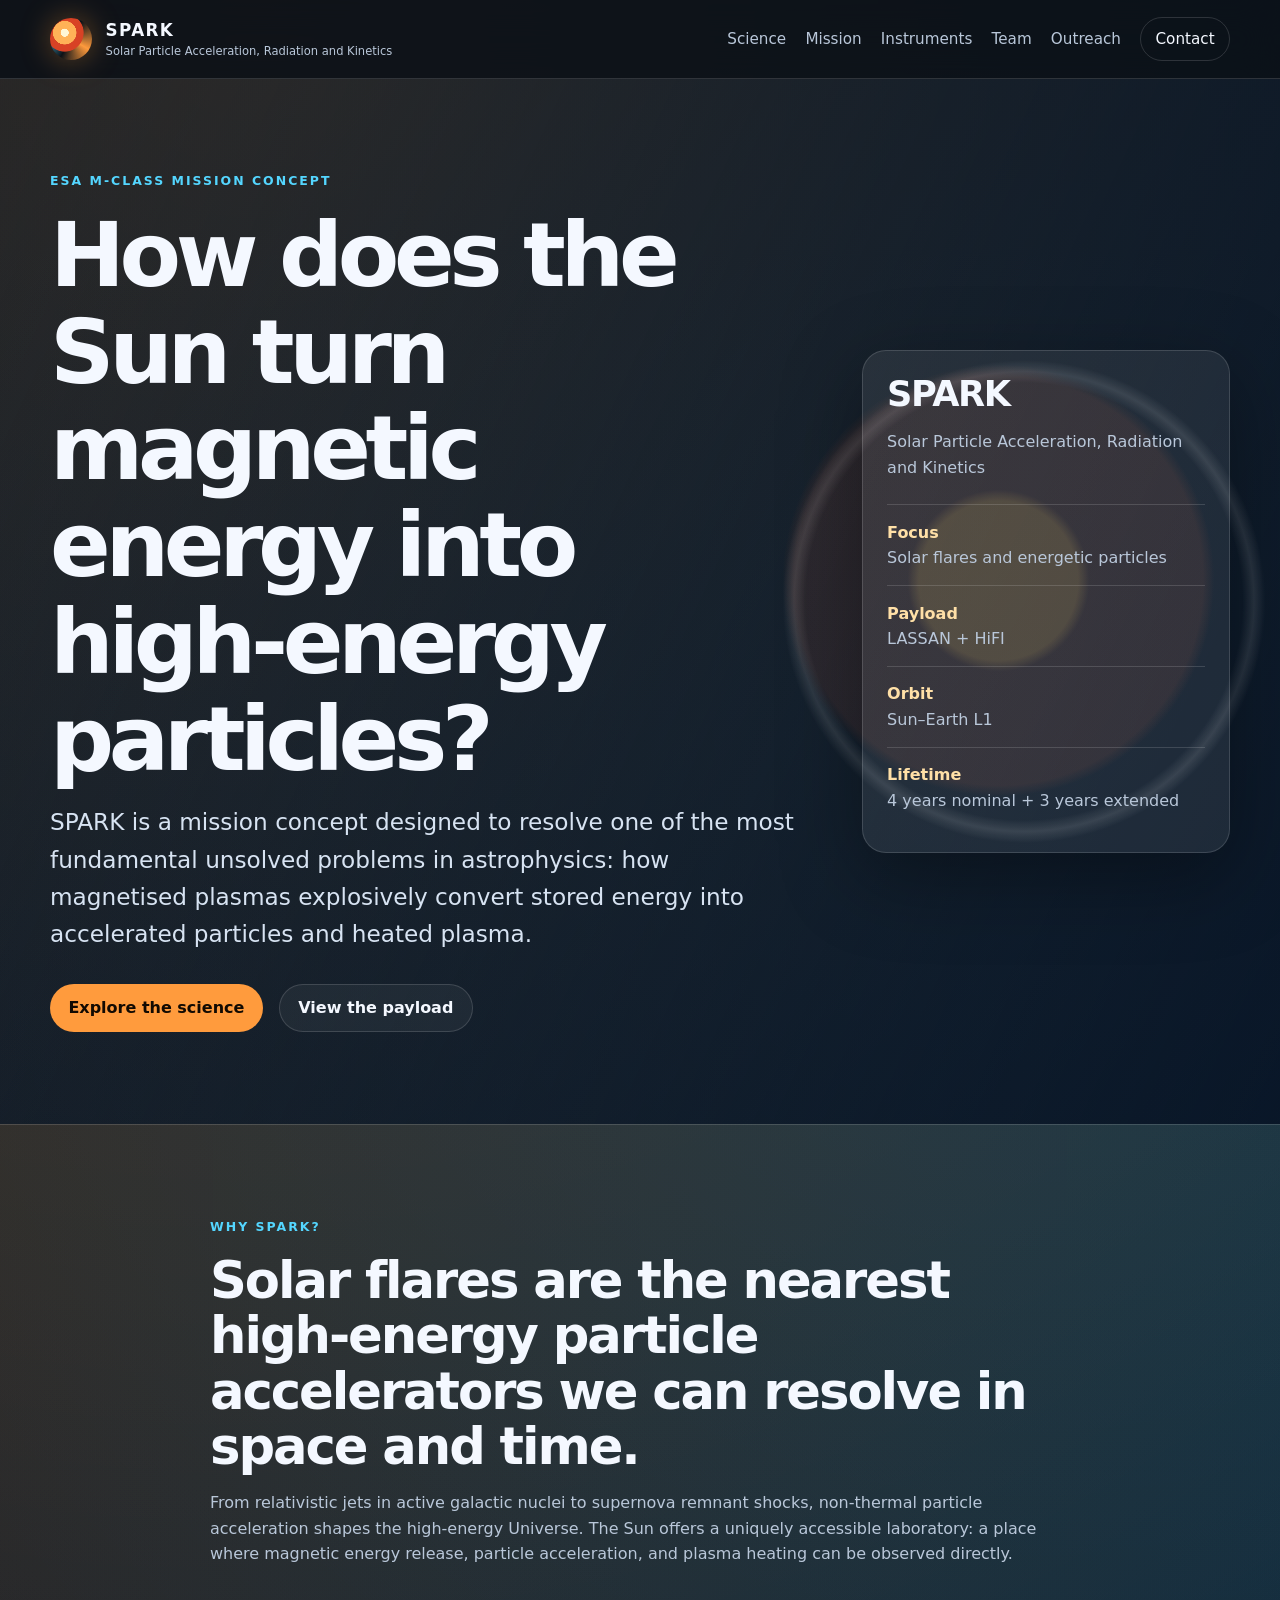
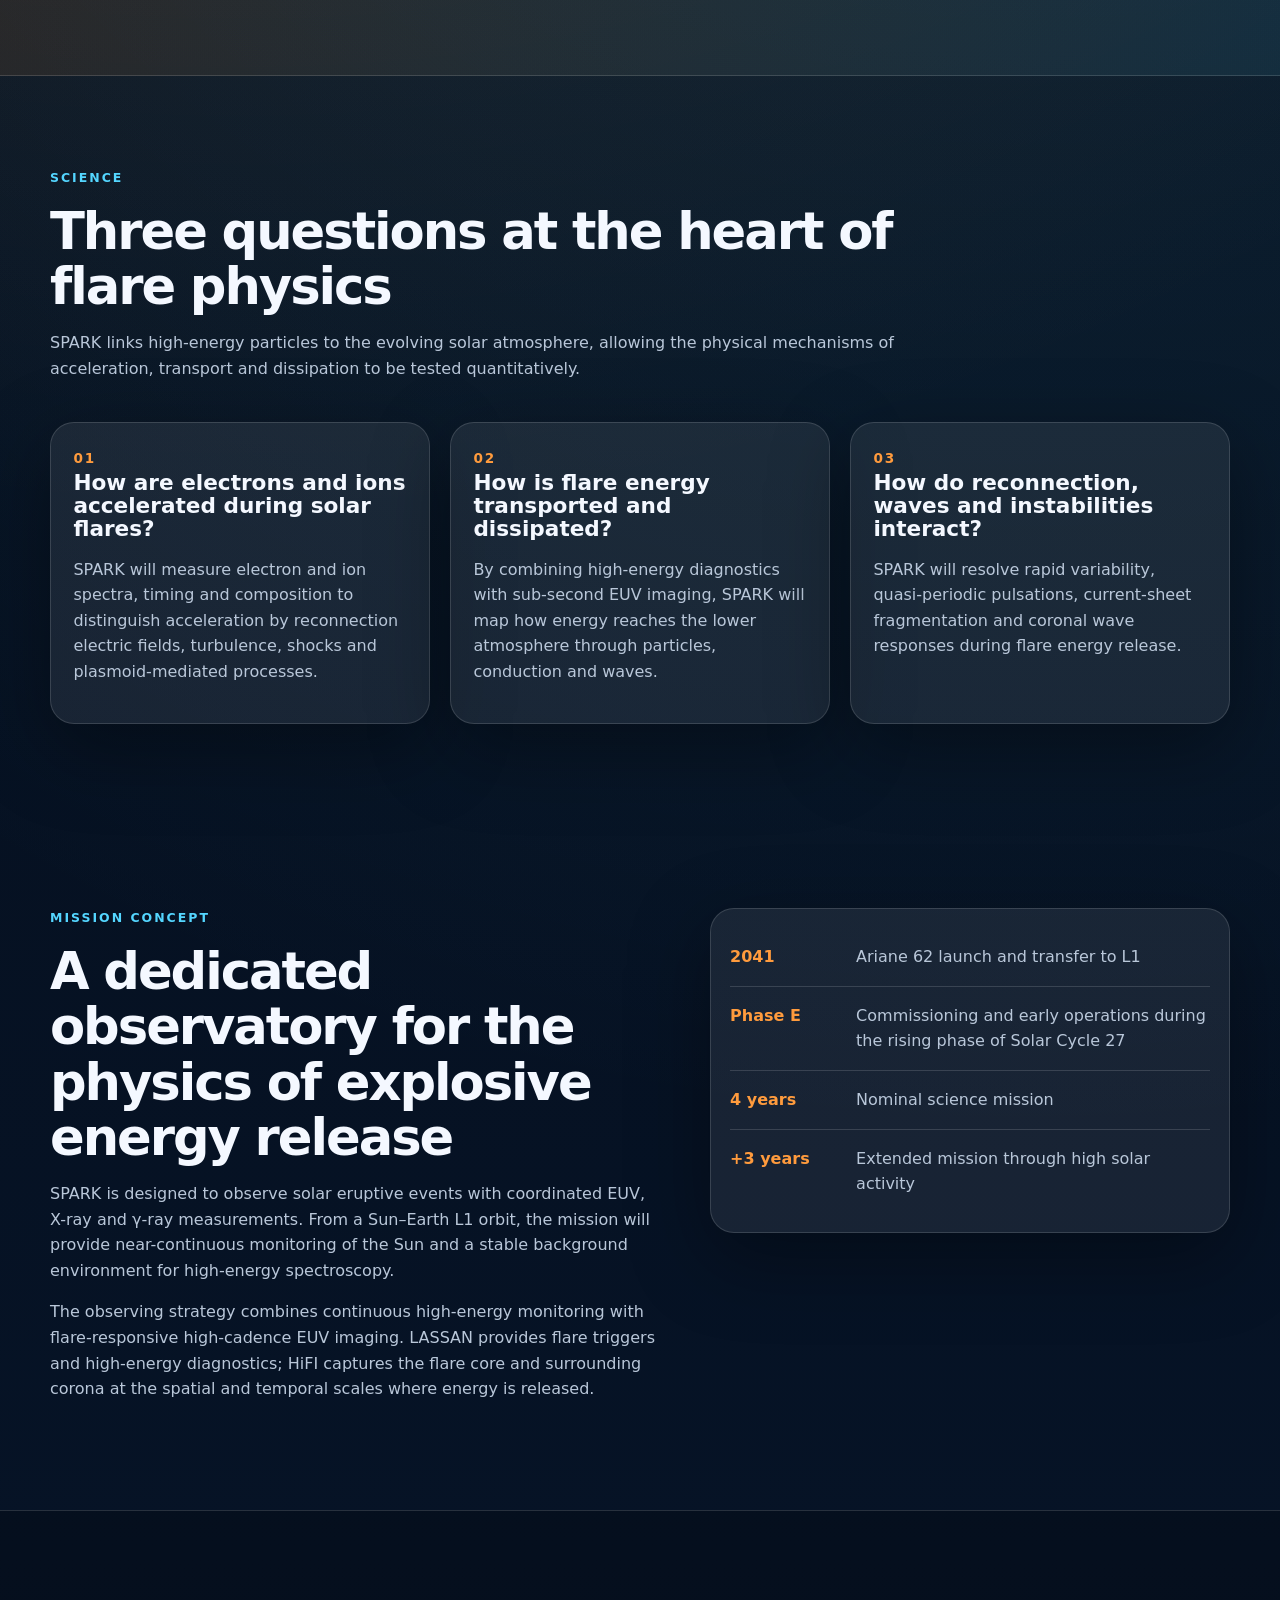
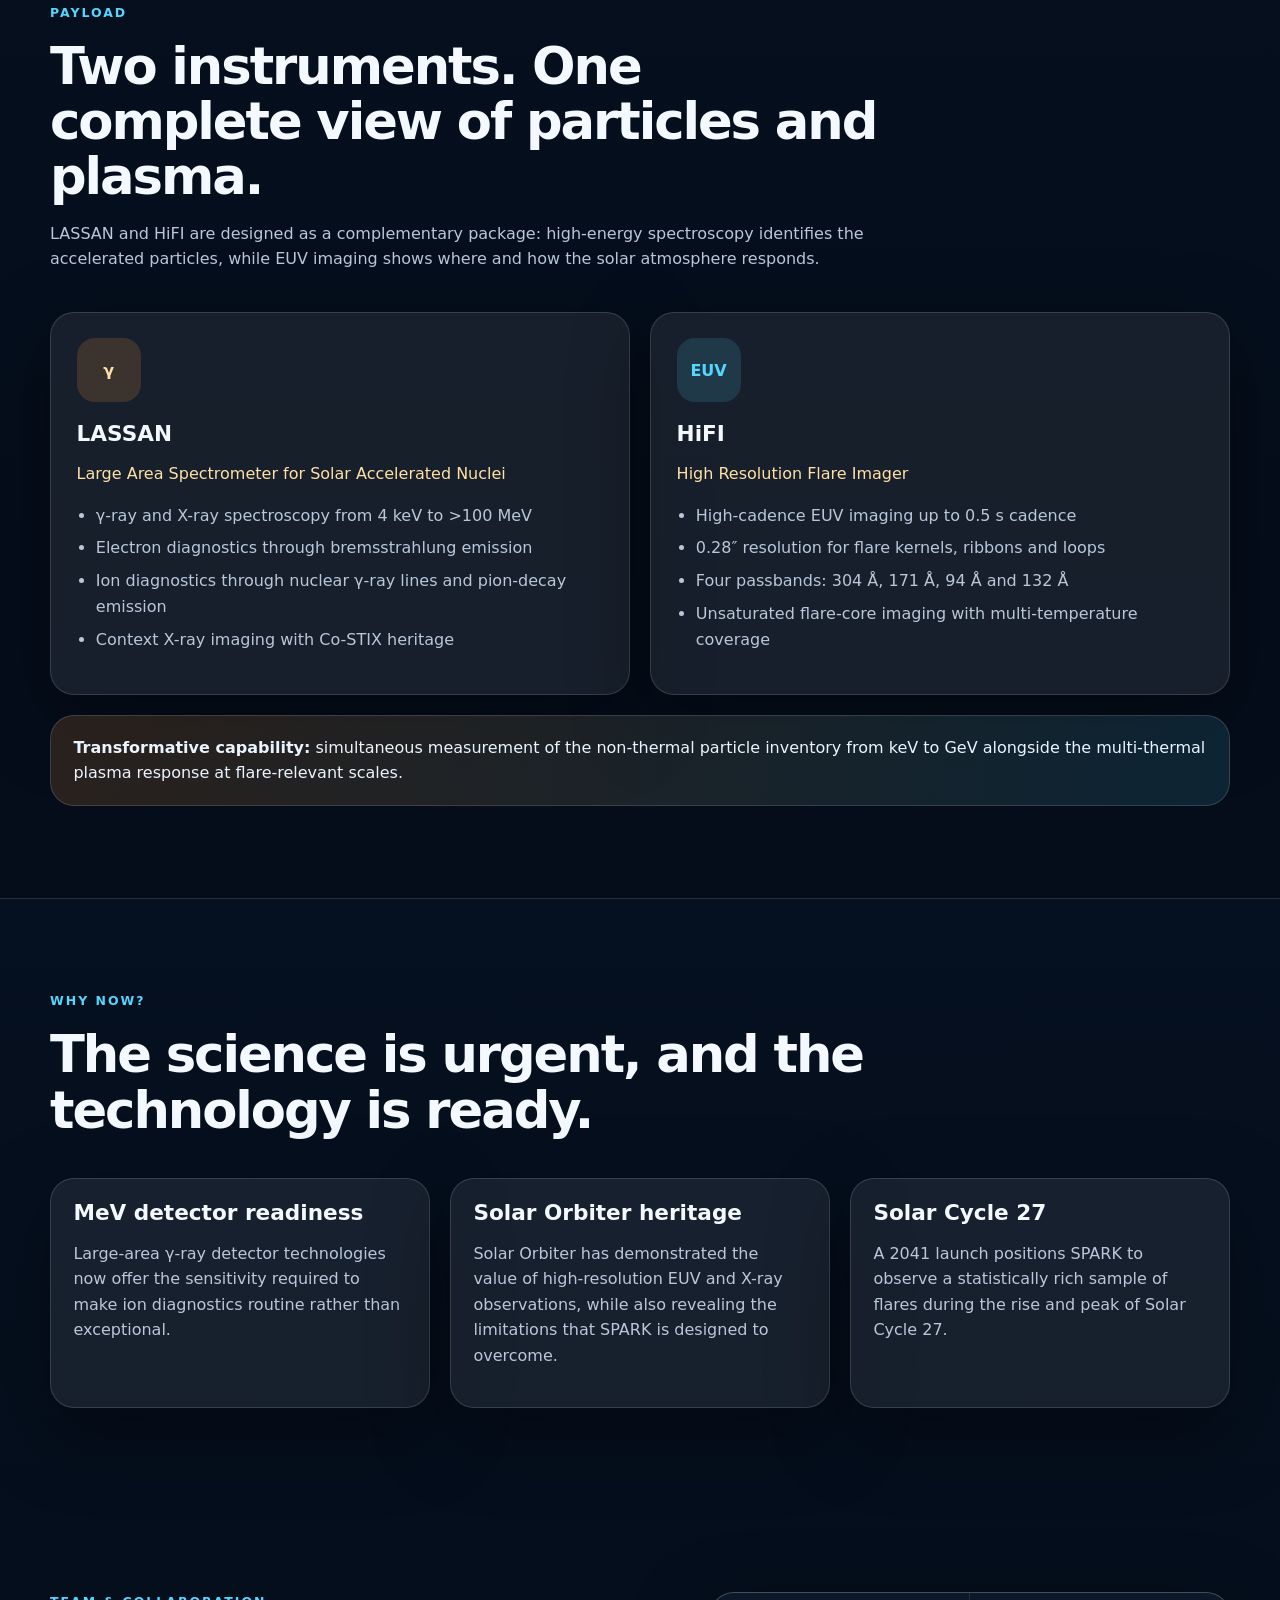
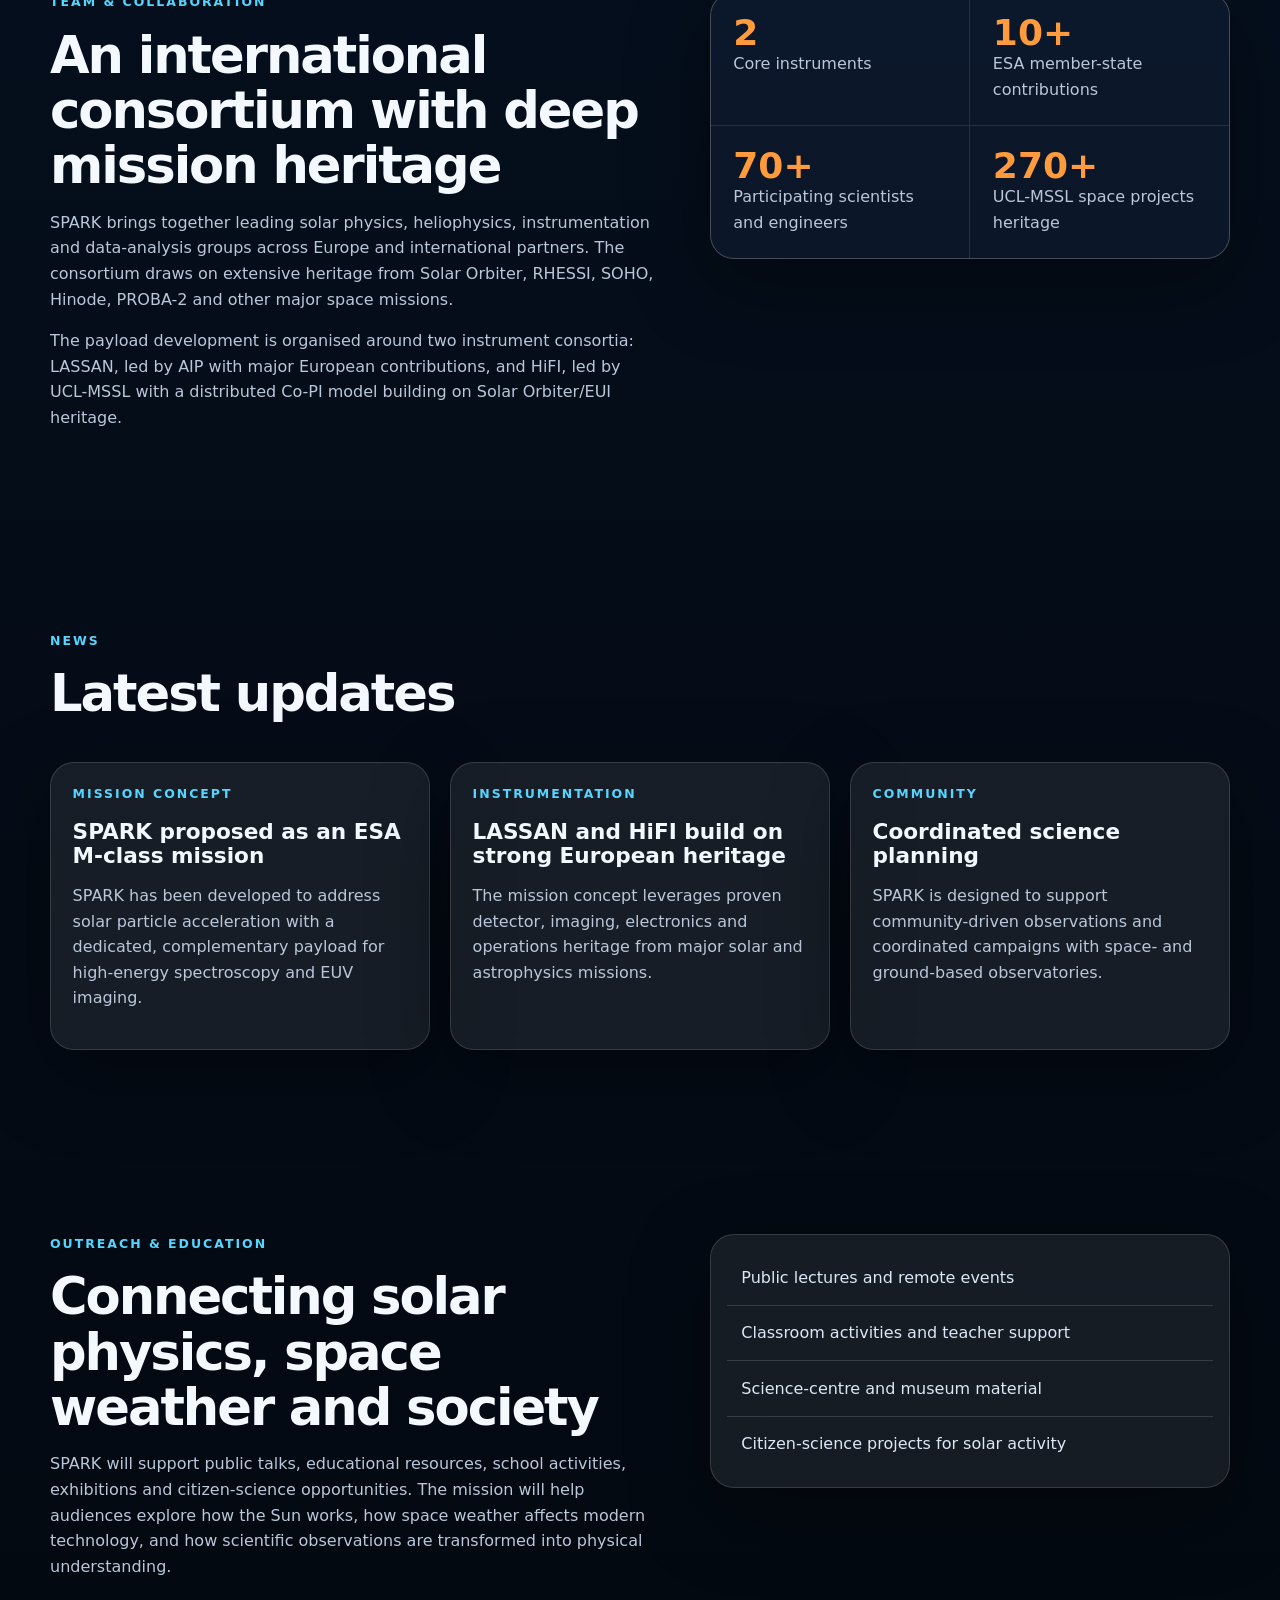
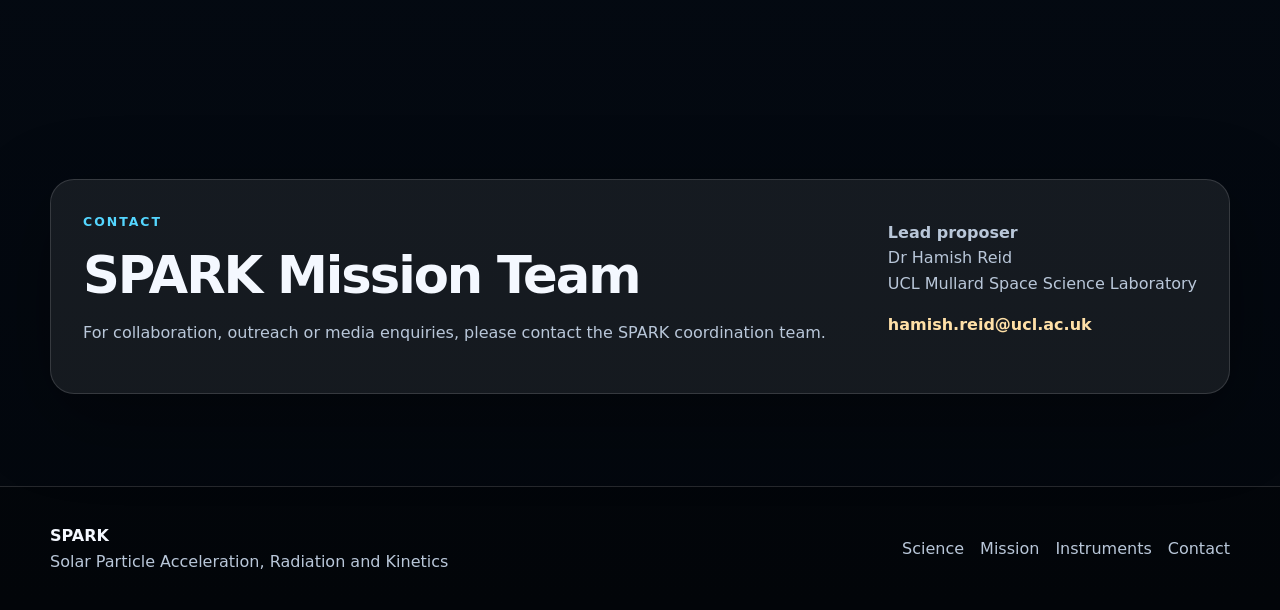
==== index.html @ aa3e8c15 "Add files via upload" ====
<!doctype html>
<html lang="en">
<head>
  <meta charset="utf-8" />
  <meta name="viewport" content="width=device-width, initial-scale=1" />
  <meta name="description" content="SPARK — Solar Particle Acceleration, Radiation and Kinetics: an ESA M-class mission concept to understand particle acceleration in solar flares." />
  <meta name="theme-color" content="#061326" />

  <meta property="og:title" content="SPARK Mission" />
  <meta property="og:description" content="How does the Sun turn magnetic energy into high-energy particles?" />
  <meta property="og:type" content="website" />
  <meta property="og:image" content="assets/spark-og.svg" />

  <title>SPARK Mission | Solar Particle Acceleration, Radiation and Kinetics</title>
  <link rel="icon" href="assets/favicon.svg" type="image/svg+xml" />
  <link rel="stylesheet" href="styles.css" />
</head>
<body>
  <a class="skip-link" href="#main">Skip to content</a>

  <header class="site-header" id="top">
    <nav class="nav" aria-label="Primary navigation">
      <a class="brand" href="#home" aria-label="SPARK home">
        <span class="brand-mark" aria-hidden="true"></span>
        <span>
          <strong>SPARK</strong>
          <small>Solar Particle Acceleration, Radiation and Kinetics</small>
        </span>
      </a>
      <button class="nav-toggle" type="button" aria-label="Toggle navigation" aria-expanded="false">
        <span></span><span></span><span></span>
      </button>
      <div class="nav-links">
        <a href="#science">Science</a>
        <a href="#mission">Mission</a>
        <a href="#instruments">Instruments</a>
        <a href="#team">Team</a>
        <a href="#outreach">Outreach</a>
        <a class="nav-cta" href="#contact">Contact</a>
      </div>
    </nav>
  </header>

  <main id="main">
    <section class="hero section" id="home">
      <div class="hero-bg" aria-hidden="true"></div>
      <div class="container hero-grid">
        <div class="hero-content reveal">
          <p class="eyebrow">ESA M-class mission concept</p>
          <h1>How does the Sun turn magnetic energy into high-energy particles?</h1>
          <p class="lead">SPARK is a mission concept designed to resolve one of the most fundamental unsolved problems in astrophysics: how magnetised plasmas explosively convert stored energy into accelerated particles and heated plasma.</p>
          <div class="button-row">
            <a class="button primary" href="#science">Explore the science</a>
            <a class="button secondary" href="#instruments">View the payload</a>
          </div>
        </div>
        <aside class="mission-card reveal" aria-label="Mission summary">
          <h2>SPARK</h2>
          <p>Solar Particle Acceleration, Radiation and Kinetics</p>
          <dl>
            <div><dt>Focus</dt><dd>Solar flares and energetic particles</dd></div>
            <div><dt>Payload</dt><dd>LASSAN + HiFI</dd></div>
            <div><dt>Orbit</dt><dd>Sun–Earth L1</dd></div>
            <div><dt>Lifetime</dt><dd>4 years nominal + 3 years extended</dd></div>
          </dl>
        </aside>
      </div>
    </section>

    <section class="section intro-band">
      <div class="container narrow reveal">
        <p class="section-kicker">Why SPARK?</p>
        <h2>Solar flares are the nearest high-energy particle accelerators we can resolve in space and time.</h2>
        <p>From relativistic jets in active galactic nuclei to supernova remnant shocks, non-thermal particle acceleration shapes the high-energy Universe. The Sun offers a uniquely accessible laboratory: a place where magnetic energy release, particle acceleration, and plasma heating can be observed directly.</p>
      </div>
    </section>

    <section class="section" id="science">
      <div class="container">
        <div class="section-heading reveal">
          <p class="section-kicker">Science</p>
          <h2>Three questions at the heart of flare physics</h2>
          <p>SPARK links high-energy particles to the evolving solar atmosphere, allowing the physical mechanisms of acceleration, transport and dissipation to be tested quantitatively.</p>
        </div>
        <div class="cards three">
          <article class="card reveal">
            <span class="card-number">01</span>
            <h3>How are electrons and ions accelerated during solar flares?</h3>
            <p>SPARK will measure electron and ion spectra, timing and composition to distinguish acceleration by reconnection electric fields, turbulence, shocks and plasmoid-mediated processes.</p>
          </article>
          <article class="card reveal">
            <span class="card-number">02</span>
            <h3>How is flare energy transported and dissipated?</h3>
            <p>By combining high-energy diagnostics with sub-second EUV imaging, SPARK will map how energy reaches the lower atmosphere through particles, conduction and waves.</p>
          </article>
          <article class="card reveal">
            <span class="card-number">03</span>
            <h3>How do reconnection, waves and instabilities interact?</h3>
            <p>SPARK will resolve rapid variability, quasi-periodic pulsations, current-sheet fragmentation and coronal wave responses during flare energy release.</p>
          </article>
        </div>
      </div>
    </section>

    <section class="section split-section" id="mission">
      <div class="container split">
        <div class="reveal">
          <p class="section-kicker">Mission concept</p>
          <h2>A dedicated observatory for the physics of explosive energy release</h2>
          <p>SPARK is designed to observe solar eruptive events with coordinated EUV, X-ray and γ-ray measurements. From a Sun–Earth L1 orbit, the mission will provide near-continuous monitoring of the Sun and a stable background environment for high-energy spectroscopy.</p>
          <p>The observing strategy combines continuous high-energy monitoring with flare-responsive high-cadence EUV imaging. LASSAN provides flare triggers and high-energy diagnostics; HiFI captures the flare core and surrounding corona at the spatial and temporal scales where energy is released.</p>
        </div>
        <div class="timeline reveal" aria-label="Mission timeline">
          <div><span>2041</span><p>Ariane 62 launch and transfer to L1</p></div>
          <div><span>Phase E</span><p>Commissioning and early operations during the rising phase of Solar Cycle 27</p></div>
          <div><span>4 years</span><p>Nominal science mission</p></div>
          <div><span>+3 years</span><p>Extended mission through high solar activity</p></div>
        </div>
      </div>
    </section>

    <section class="section dark-panel" id="instruments">
      <div class="container">
        <div class="section-heading reveal">
          <p class="section-kicker">Payload</p>
          <h2>Two instruments. One complete view of particles and plasma.</h2>
          <p>LASSAN and HiFI are designed as a complementary package: high-energy spectroscopy identifies the accelerated particles, while EUV imaging shows where and how the solar atmosphere responds.</p>
        </div>
        <div class="instrument-grid">
          <article class="instrument reveal">
            <div class="instrument-icon gamma" aria-hidden="true">γ</div>
            <h3>LASSAN</h3>
            <p class="instrument-subtitle">Large Area Spectrometer for Solar Accelerated Nuclei</p>
            <ul>
              <li>γ-ray and X-ray spectroscopy from 4 keV to &gt;100 MeV</li>
              <li>Electron diagnostics through bremsstrahlung emission</li>
              <li>Ion diagnostics through nuclear γ-ray lines and pion-decay emission</li>
              <li>Context X-ray imaging with Co-STIX heritage</li>
            </ul>
          </article>
          <article class="instrument reveal">
            <div class="instrument-icon euv" aria-hidden="true">EUV</div>
            <h3>HiFI</h3>
            <p class="instrument-subtitle">High Resolution Flare Imager</p>
            <ul>
              <li>High-cadence EUV imaging up to 0.5 s cadence</li>
              <li>0.28″ resolution for flare kernels, ribbons and loops</li>
              <li>Four passbands: 304 Å, 171 Å, 94 Å and 132 Å</li>
              <li>Unsaturated flare-core imaging with multi-temperature coverage</li>
            </ul>
          </article>
        </div>
        <div class="capability-banner reveal">
          <strong>Transformative capability:</strong> simultaneous measurement of the non-thermal particle inventory from keV to GeV alongside the multi-thermal plasma response at flare-relevant scales.
        </div>
      </div>
    </section>

    <section class="section" id="why-now">
      <div class="container">
        <div class="section-heading reveal">
          <p class="section-kicker">Why now?</p>
          <h2>The science is urgent, and the technology is ready.</h2>
        </div>
        <div class="cards three">
          <article class="card reveal">
            <h3>MeV detector readiness</h3>
            <p>Large-area γ-ray detector technologies now offer the sensitivity required to make ion diagnostics routine rather than exceptional.</p>
          </article>
          <article class="card reveal">
            <h3>Solar Orbiter heritage</h3>
            <p>Solar Orbiter has demonstrated the value of high-resolution EUV and X-ray observations, while also revealing the limitations that SPARK is designed to overcome.</p>
          </article>
          <article class="card reveal">
            <h3>Solar Cycle 27</h3>
            <p>A 2041 launch positions SPARK to observe a statistically rich sample of flares during the rise and peak of Solar Cycle 27.</p>
          </article>
        </div>
      </div>
    </section>

    <section class="section team-section" id="team">
      <div class="container split">
        <div class="reveal">
          <p class="section-kicker">Team & collaboration</p>
          <h2>An international consortium with deep mission heritage</h2>
          <p>SPARK brings together leading solar physics, heliophysics, instrumentation and data-analysis groups across Europe and international partners. The consortium draws on extensive heritage from Solar Orbiter, RHESSI, SOHO, Hinode, PROBA-2 and other major space missions.</p>
          <p>The payload development is organised around two instrument consortia: LASSAN, led by AIP with major European contributions, and HiFI, led by UCL-MSSL with a distributed Co-PI model building on Solar Orbiter/EUI heritage.</p>
        </div>
        <div class="stats reveal">
          <div><strong>2</strong><span>Core instruments</span></div>
          <div><strong>10+</strong><span>ESA member-state contributions</span></div>
          <div><strong>70+</strong><span>Participating scientists and engineers</span></div>
          <div><strong>270+</strong><span>UCL-MSSL space projects heritage</span></div>
        </div>
      </div>
    </section>

    <section class="section" id="news">
      <div class="container">
        <div class="section-heading reveal">
          <p class="section-kicker">News</p>
          <h2>Latest updates</h2>
        </div>
        <div class="news-grid">
          <article class="news-card reveal">
            <p class="date">Mission concept</p>
            <h3>SPARK proposed as an ESA M-class mission</h3>
            <p>SPARK has been developed to address solar particle acceleration with a dedicated, complementary payload for high-energy spectroscopy and EUV imaging.</p>
          </article>
          <article class="news-card reveal">
            <p class="date">Instrumentation</p>
            <h3>LASSAN and HiFI build on strong European heritage</h3>
            <p>The mission concept leverages proven detector, imaging, electronics and operations heritage from major solar and astrophysics missions.</p>
          </article>
          <article class="news-card reveal">
            <p class="date">Community</p>
            <h3>Coordinated science planning</h3>
            <p>SPARK is designed to support community-driven observations and coordinated campaigns with space- and ground-based observatories.</p>
          </article>
        </div>
      </div>
    </section>

    <section class="section outreach-section" id="outreach">
      <div class="container split">
        <div class="reveal">
          <p class="section-kicker">Outreach & education</p>
          <h2>Connecting solar physics, space weather and society</h2>
          <p>SPARK will support public talks, educational resources, school activities, exhibitions and citizen-science opportunities. The mission will help audiences explore how the Sun works, how space weather affects modern technology, and how scientific observations are transformed into physical understanding.</p>
        </div>
        <div class="outreach-list reveal">
          <div>Public lectures and remote events</div>
          <div>Classroom activities and teacher support</div>
          <div>Science-centre and museum material</div>
          <div>Citizen-science projects for solar activity</div>
        </div>
      </div>
    </section>

    <section class="section contact-section" id="contact">
      <div class="container contact-card reveal">
        <div>
          <p class="section-kicker">Contact</p>
          <h2>SPARK Mission Team</h2>
          <p>For collaboration, outreach or media enquiries, please contact the SPARK coordination team.</p>
        </div>
        <div class="contact-details">
          <p><strong>Lead proposer</strong><br />Dr Hamish Reid<br />UCL Mullard Space Science Laboratory</p>
          <p><a href="mailto:hamish.reid@ucl.ac.uk">hamish.reid@ucl.ac.uk</a></p>
        </div>
      </div>
    </section>
  </main>

  <footer class="site-footer">
    <div class="container footer-grid">
      <div>
        <strong>SPARK</strong>
        <p>Solar Particle Acceleration, Radiation and Kinetics</p>
      </div>
      <div class="footer-links">
        <a href="#science">Science</a>
        <a href="#mission">Mission</a>
        <a href="#instruments">Instruments</a>
        <a href="#contact">Contact</a>
      </div>
    </div>
  </footer>

  <script src="script.js"></script>
</body>
</html>
---- styles.css ----
:root {
  --bg: #061326;
  --bg-2: #091b33;
  --panel: rgba(255, 255, 255, 0.075);
  --panel-strong: rgba(255, 255, 255, 0.12);
  --text: #f4f8ff;
  --muted: #b9c7d9;
  --line: rgba(255, 255, 255, 0.14);
  --accent: #ff9b3d;
  --accent-2: #54d6ff;
  --accent-3: #ffe0a7;
  --max: 1180px;
  --radius: 24px;
  --shadow: 0 24px 80px rgba(0, 0, 0, 0.35);
}

* { box-sizing: border-box; }
html { scroll-behavior: smooth; }
body {
  margin: 0;
  font-family: Inter, ui-sans-serif, system-ui, -apple-system, BlinkMacSystemFont, "Segoe UI", sans-serif;
  color: var(--text);
  background:
    radial-gradient(circle at 20% 0%, rgba(255, 155, 61, 0.18), transparent 30%),
    radial-gradient(circle at 80% 10%, rgba(84, 214, 255, 0.14), transparent 32%),
    linear-gradient(180deg, #050b15 0%, var(--bg) 45%, #03070d 100%);
  line-height: 1.6;
}

a { color: inherit; text-decoration: none; }
a:hover { color: var(--accent-3); }

.skip-link {
  position: absolute;
  left: -999px;
  top: 10px;
  background: var(--accent);
  color: #111;
  padding: 0.75rem 1rem;
  border-radius: 999px;
  z-index: 1000;
}
.skip-link:focus { left: 10px; }

.container {
  width: min(var(--max), calc(100% - 40px));
  margin-inline: auto;
}
.narrow { max-width: 860px; }

.site-header {
  position: sticky;
  top: 0;
  z-index: 100;
  backdrop-filter: blur(18px);
  background: rgba(5, 11, 21, 0.76);
  border-bottom: 1px solid var(--line);
}
.nav {
  width: min(var(--max), calc(100% - 32px));
  margin-inline: auto;
  min-height: 78px;
  display: flex;
  align-items: center;
  justify-content: space-between;
  gap: 1.5rem;
}
.brand { display: inline-flex; align-items: center; gap: 0.85rem; }
.brand strong { display: block; letter-spacing: 0.08em; font-size: 1.05rem; }
.brand small { display: block; color: var(--muted); font-size: 0.72rem; margin-top: -0.1rem; }
.brand-mark {
  width: 42px;
  height: 42px;
  border-radius: 50%;
  background:
    radial-gradient(circle at 35% 35%, #fff7d6 0 10%, #ffb257 11% 30%, #d84225 31% 48%, transparent 50%),
    conic-gradient(from 120deg, var(--accent), transparent, var(--accent-2), transparent, var(--accent));
  box-shadow: 0 0 30px rgba(255, 155, 61, 0.35);
}
.nav-links { display: flex; align-items: center; gap: 1.2rem; color: var(--muted); font-size: 0.95rem; }
.nav-cta { color: var(--text); border: 1px solid var(--line); padding: 0.55rem 0.9rem; border-radius: 999px; }
.nav-toggle { display: none; background: none; border: 0; padding: 0.5rem; }
.nav-toggle span { display: block; width: 24px; height: 2px; background: var(--text); margin: 5px 0; }

.section { padding: 92px 0; position: relative; }
.hero { min-height: calc(100vh - 78px); display: grid; align-items: center; overflow: hidden; }
.hero-bg {
  position: absolute;
  inset: 0;
  background:
    radial-gradient(circle at 78% 48%, rgba(255, 177, 78, 0.24) 0 7%, rgba(255, 107, 61, 0.1) 8% 18%, transparent 19%),
    radial-gradient(circle at 80% 50%, transparent 0 19%, rgba(255,255,255,0.12) 20%, transparent 21%),
    linear-gradient(115deg, rgba(6,19,38,0.2), rgba(6,19,38,0.9));
  opacity: 0.9;
}
.hero-grid { display: grid; grid-template-columns: 1.35fr 0.65fr; gap: 3rem; align-items: center; position: relative; }
.eyebrow, .section-kicker, .date {
  color: var(--accent-2);
  text-transform: uppercase;
  letter-spacing: 0.16em;
  font-weight: 800;
  font-size: 0.78rem;
}
h1, h2, h3 { line-height: 1.08; margin: 0 0 1rem; }
h1 { font-size: clamp(3rem, 7vw, 6.8rem); letter-spacing: -0.06em; max-width: 950px; }
h2 { font-size: clamp(2rem, 4vw, 4rem); letter-spacing: -0.04em; }
h3 { font-size: 1.35rem; }
p { color: var(--muted); margin: 0 0 1rem; }
.lead { font-size: clamp(1.15rem, 2vw, 1.45rem); max-width: 760px; color: #d7e3f2; }
.button-row { display: flex; gap: 1rem; flex-wrap: wrap; margin-top: 2rem; }
.button { display: inline-flex; align-items: center; justify-content: center; min-height: 48px; padding: 0 1.15rem; border-radius: 999px; font-weight: 800; }
.button.primary { background: var(--accent); color: #120a02; }
.button.secondary { border: 1px solid var(--line); background: rgba(255,255,255,0.05); }

.mission-card, .card, .instrument, .news-card, .contact-card, .timeline, .stats, .outreach-list {
  background: var(--panel);
  border: 1px solid var(--line);
  border-radius: var(--radius);
  box-shadow: var(--shadow);
}
.mission-card { padding: 1.5rem; }
.mission-card h2 { font-size: 2.2rem; }
.mission-card dl { margin: 1.5rem 0 0; }
.mission-card div { border-top: 1px solid var(--line); padding: 0.9rem 0; }
.mission-card dt { color: var(--accent-3); font-weight: 800; }
.mission-card dd { margin: 0; color: var(--muted); }

.intro-band { background: linear-gradient(90deg, rgba(255,155,61,0.09), rgba(84,214,255,0.08)); border-block: 1px solid var(--line); }
.section-heading { max-width: 850px; margin-bottom: 2.5rem; }
.cards { display: grid; gap: 1.25rem; }
.cards.three { grid-template-columns: repeat(3, 1fr); }
.card { padding: 1.4rem; }
.card-number { color: var(--accent); font-weight: 900; font-size: 0.85rem; letter-spacing: 0.14em; }

.split { display: grid; grid-template-columns: 1fr 0.85fr; gap: 3rem; align-items: start; }
.timeline { padding: 1.2rem; }
.timeline div { display: grid; grid-template-columns: 110px 1fr; gap: 1rem; padding: 1rem 0; border-bottom: 1px solid var(--line); }
.timeline div:last-child { border-bottom: 0; }
.timeline span { color: var(--accent); font-weight: 900; }
.timeline p { margin: 0; }

.dark-panel { background: rgba(0,0,0,0.22); border-block: 1px solid var(--line); }
.instrument-grid { display: grid; grid-template-columns: repeat(2, 1fr); gap: 1.25rem; }
.instrument { padding: 1.6rem; }
.instrument-icon { width: 64px; height: 64px; display: grid; place-items: center; border-radius: 18px; margin-bottom: 1.2rem; font-weight: 900; }
.instrument-icon.gamma { background: rgba(255,155,61,0.16); color: var(--accent-3); }
.instrument-icon.euv { background: rgba(84,214,255,0.14); color: var(--accent-2); }
.instrument-subtitle { color: var(--accent-3); }
ul { color: var(--muted); padding-left: 1.2rem; }
li { margin: 0.45rem 0; }
.capability-banner { margin-top: 1.25rem; padding: 1.2rem 1.4rem; background: linear-gradient(90deg, rgba(255,155,61,0.15), rgba(84,214,255,0.12)); border: 1px solid var(--line); border-radius: var(--radius); color: #eaf4ff; }

.stats { display: grid; grid-template-columns: repeat(2, 1fr); gap: 1px; overflow: hidden; background: var(--line); }
.stats div { background: rgba(6,19,38,0.82); padding: 1.4rem; }
.stats strong { display: block; font-size: 2.25rem; color: var(--accent); line-height: 1; }
.stats span { color: var(--muted); }
.news-grid { display: grid; grid-template-columns: repeat(3, 1fr); gap: 1.25rem; }
.news-card { padding: 1.35rem; }
.outreach-list { padding: 1rem; }
.outreach-list div { padding: 0.9rem; border-bottom: 1px solid var(--line); color: #dbe8f7; }
.outreach-list div:last-child { border-bottom: 0; }
.contact-card { padding: 2rem; display: grid; grid-template-columns: 1fr auto; gap: 2rem; align-items: center; }
.contact-details a { color: var(--accent-3); font-weight: 800; }

.site-footer { padding: 36px 0; border-top: 1px solid var(--line); background: rgba(0,0,0,0.3); }
.footer-grid { display: flex; justify-content: space-between; gap: 1rem; align-items: center; }
.footer-links { display: flex; gap: 1rem; color: var(--muted); flex-wrap: wrap; }
.footer-grid p { margin: 0; }

.reveal { opacity: 0; transform: translateY(18px); transition: opacity 700ms ease, transform 700ms ease; }
.reveal.visible { opacity: 1; transform: translateY(0); }

@media (prefers-reduced-motion: reduce) {
  html { scroll-behavior: auto; }
  .reveal { opacity: 1; transform: none; transition: none; }
}

@media (max-width: 900px) {
  .nav-toggle { display: block; }
  .nav-links {
    position: absolute;
    inset: 78px 16px auto;
    display: none;
    flex-direction: column;
    align-items: stretch;
    padding: 1rem;
    background: rgba(5, 11, 21, 0.96);
    border: 1px solid var(--line);
    border-radius: 18px;
  }
  .nav-links.open { display: flex; }
  .hero-grid, .split, .contact-card { grid-template-columns: 1fr; }
  .cards.three, .instrument-grid, .news-grid { grid-template-columns: 1fr; }
  .section { padding: 70px 0; }
  .footer-grid { flex-direction: column; align-items: flex-start; }
}

@media (max-width: 560px) {
  .container { width: min(var(--max), calc(100% - 28px)); }
  .brand small { display: none; }
  .timeline div { grid-template-columns: 1fr; gap: 0.25rem; }
  .stats { grid-template-columns: 1fr; }
  h1 { font-size: 3rem; }
}
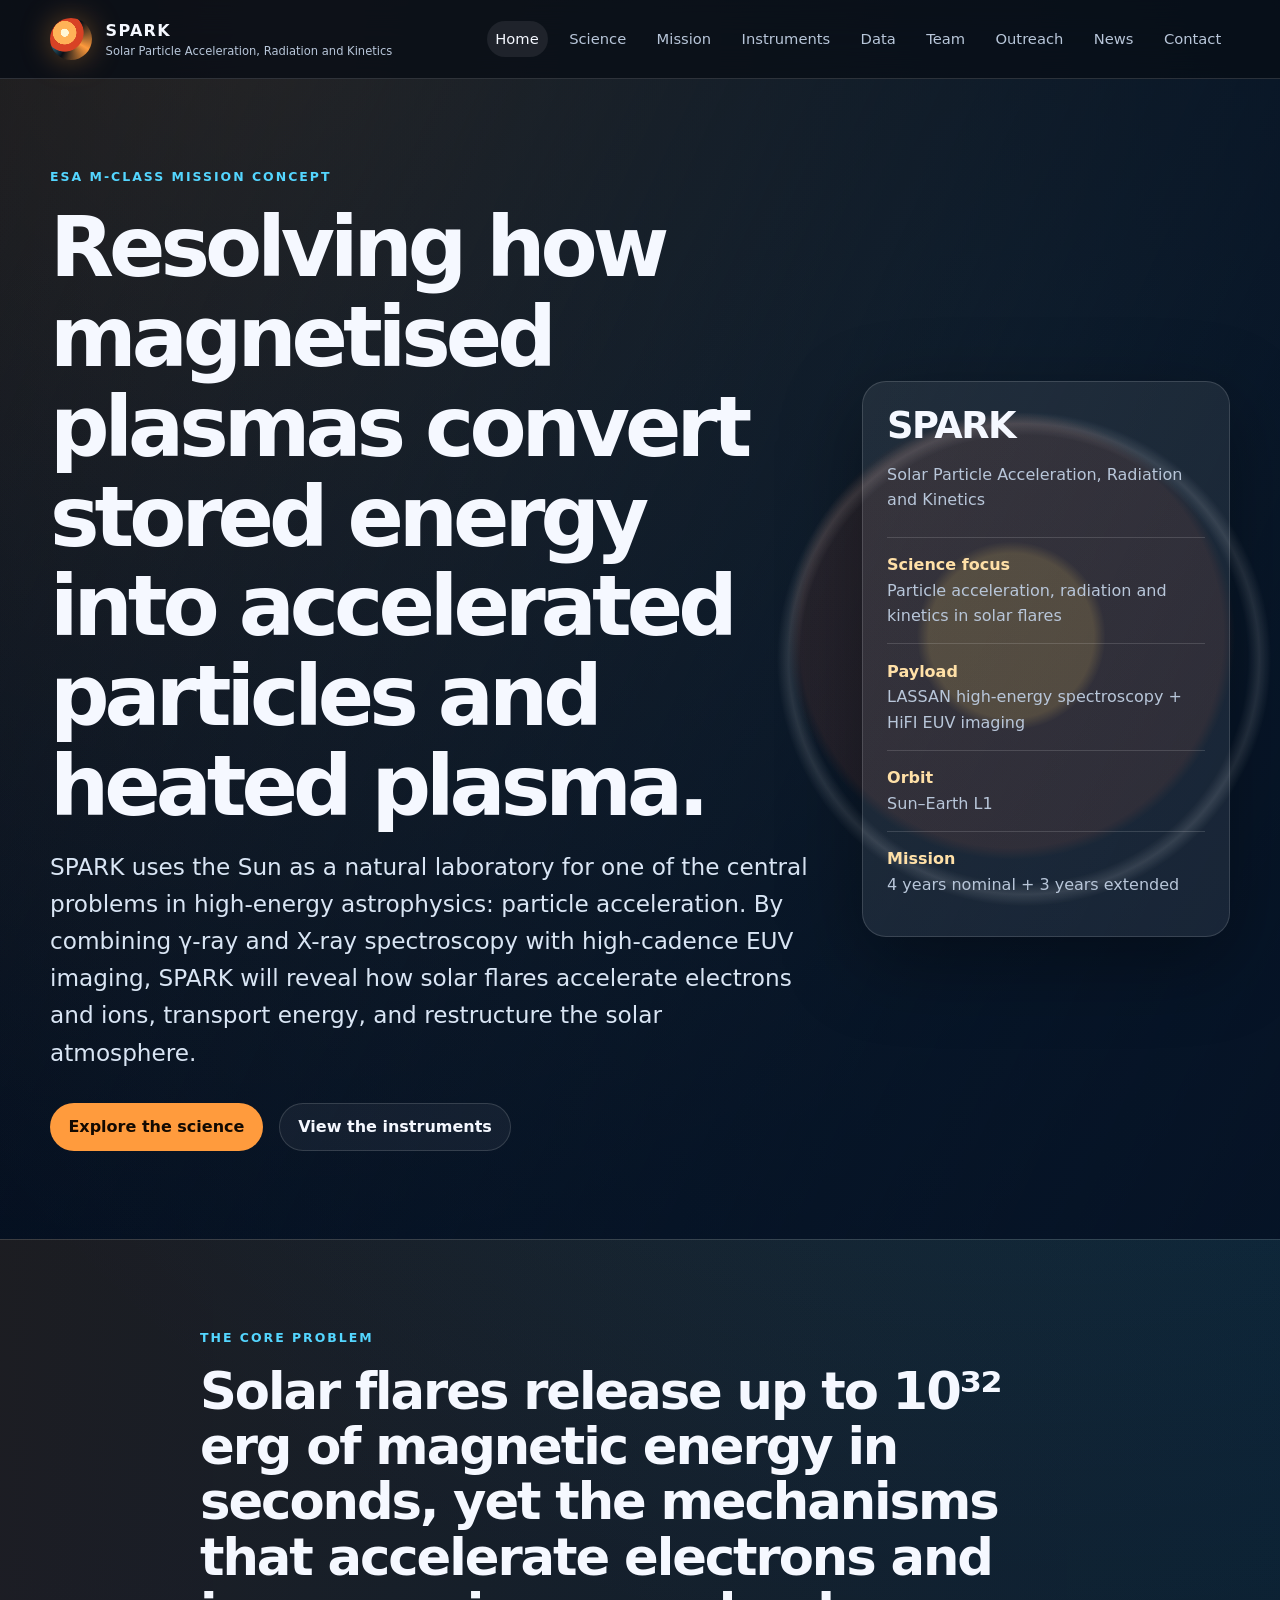
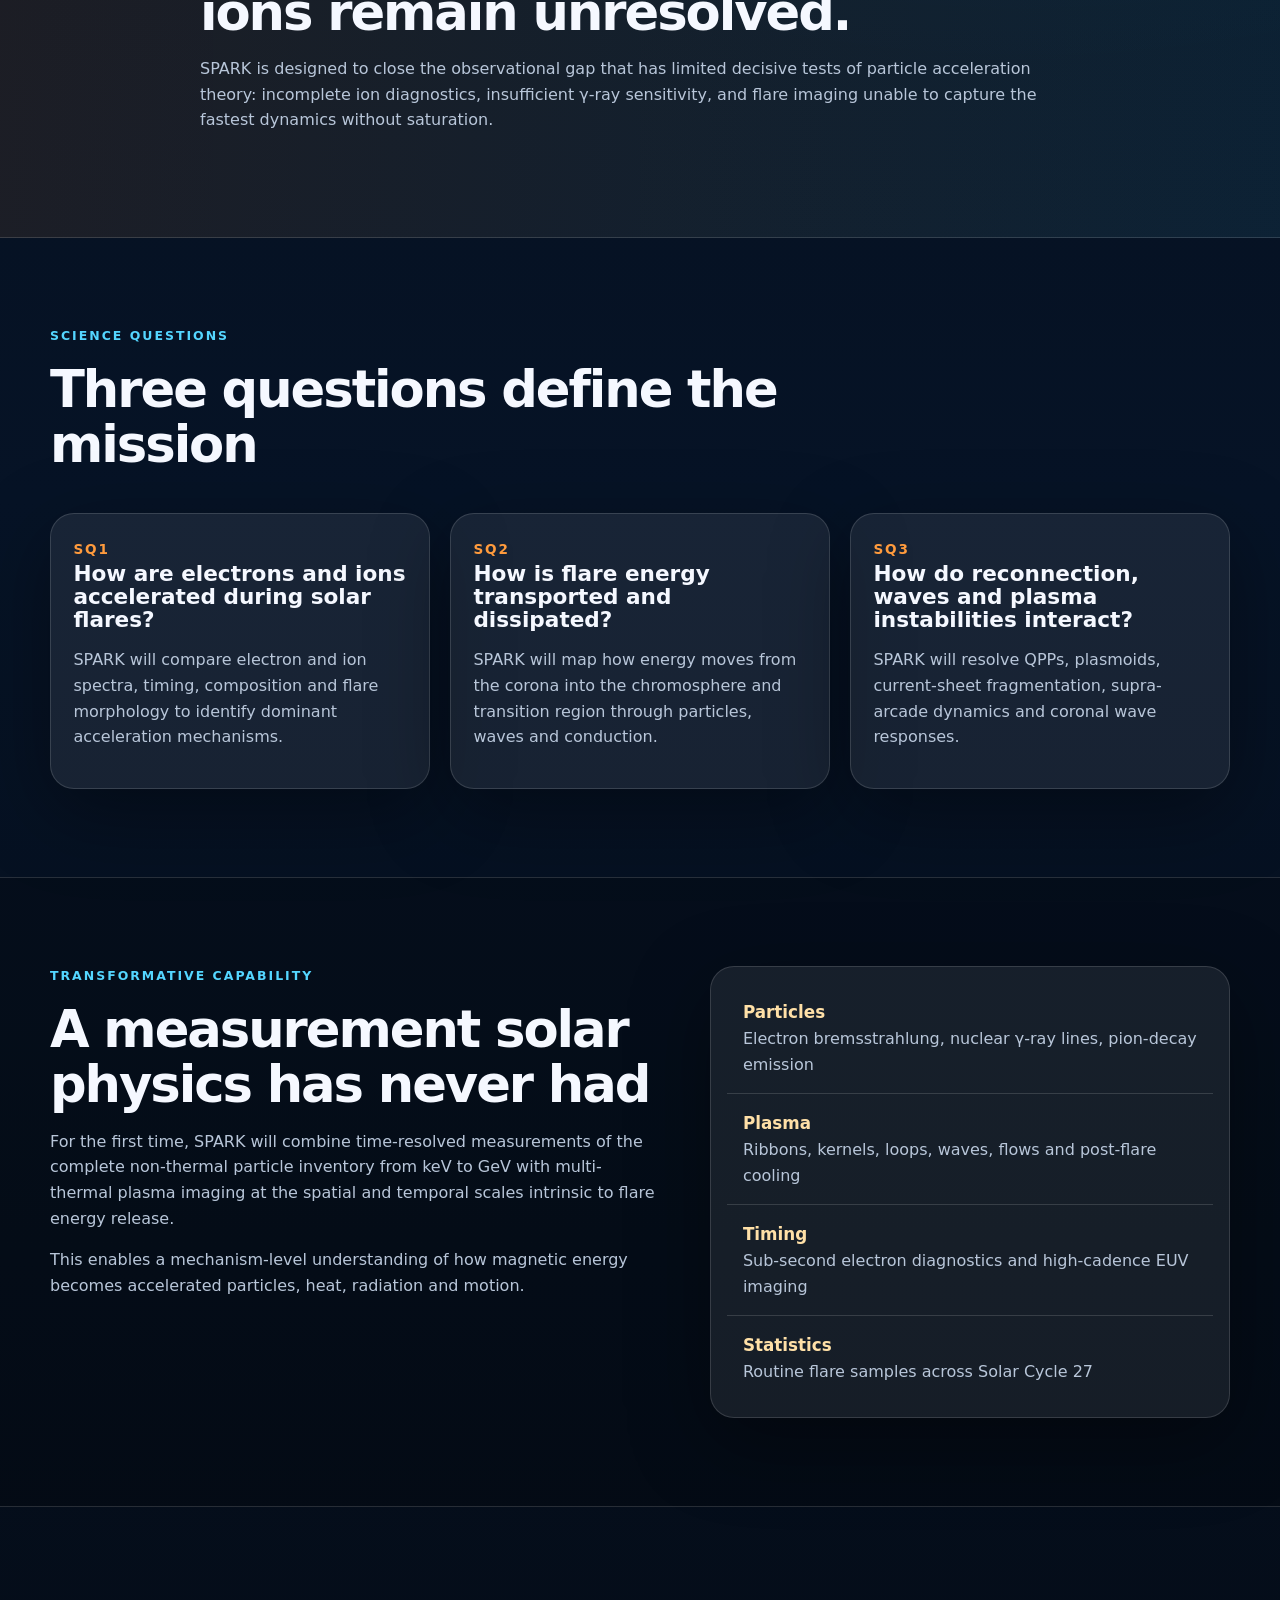
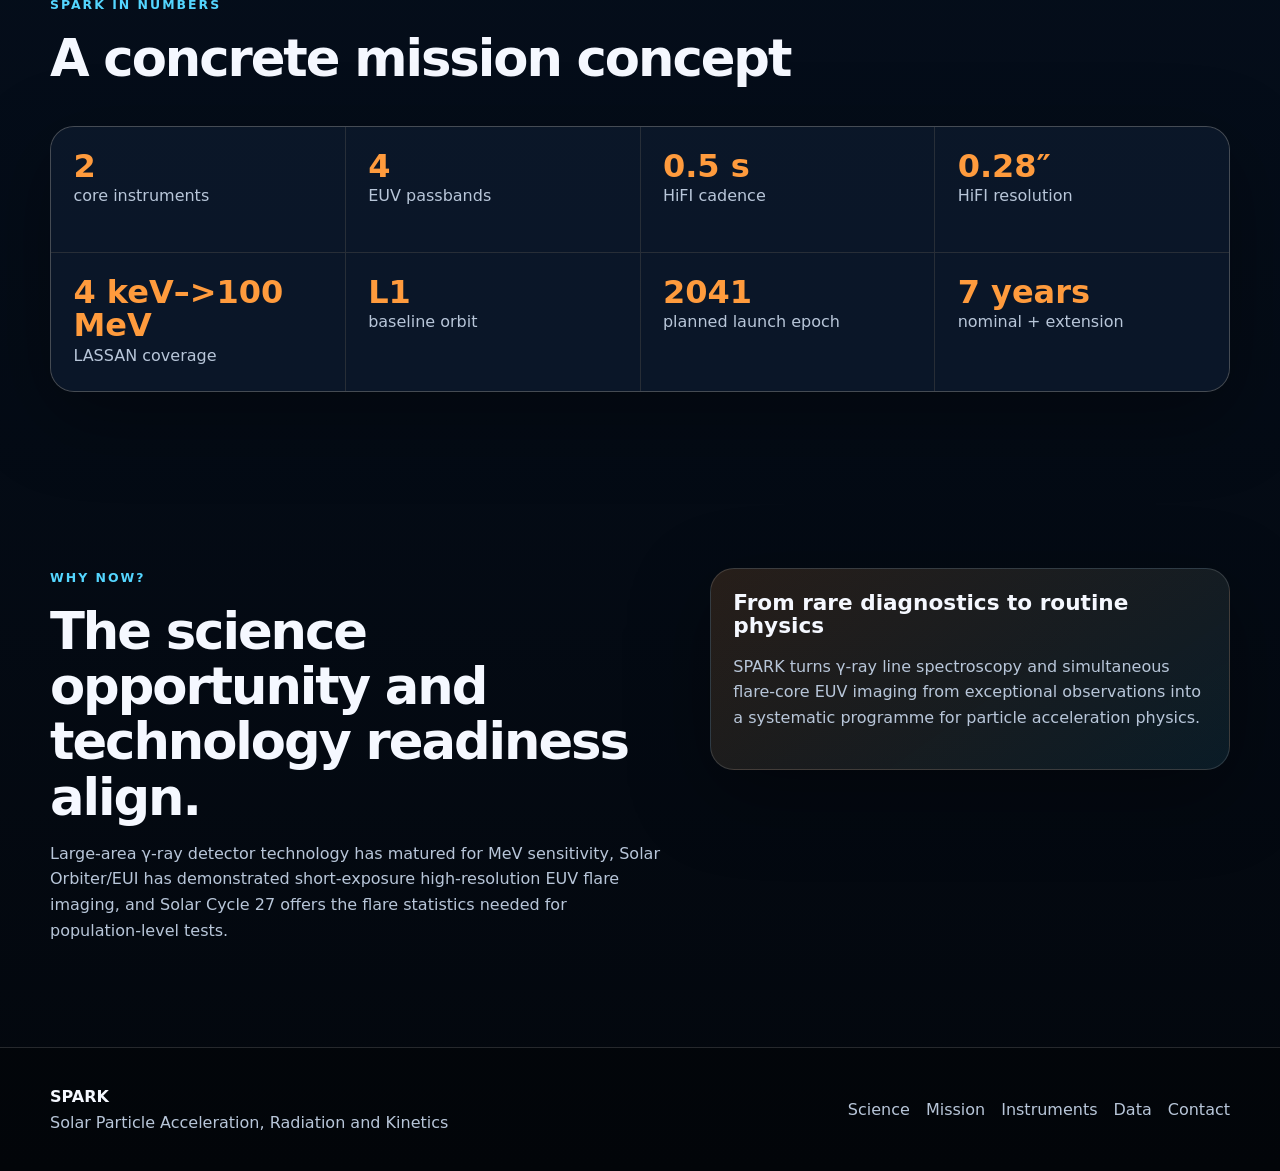
==== commit b1a7377a: "Add files via upload" ====
--- a/index.html
+++ b/index.html
@@ -3,271 +3,109 @@
 <head>
   <meta charset="utf-8" />
   <meta name="viewport" content="width=device-width, initial-scale=1" />
-  <meta name="description" content="SPARK — Solar Particle Acceleration, Radiation and Kinetics: an ESA M-class mission concept to understand particle acceleration in solar flares." />
+  <meta name="description" content="SPARK — Solar Particle Acceleration, Radiation and Kinetics: an ESA M-class mission concept studying solar flare particle acceleration." />
   <meta name="theme-color" content="#061326" />
-
   <meta property="og:title" content="SPARK Mission" />
-  <meta property="og:description" content="How does the Sun turn magnetic energy into high-energy particles?" />
+  <meta property="og:description" content="Resolving how magnetised plasmas convert stored energy into accelerated particles and heated plasma." />
   <meta property="og:type" content="website" />
   <meta property="og:image" content="assets/spark-og.svg" />
-
   <title>SPARK Mission | Solar Particle Acceleration, Radiation and Kinetics</title>
   <link rel="icon" href="assets/favicon.svg" type="image/svg+xml" />
   <link rel="stylesheet" href="styles.css" />
 </head>
 <body>
-  <a class="skip-link" href="#main">Skip to content</a>
+<a class="skip-link" href="#main">Skip to content</a>
+<header class="site-header">
+  <nav class="nav" aria-label="Primary navigation">
+    <a class="brand" href="index.html" aria-label="SPARK home">
+      <span class="brand-mark" aria-hidden="true"></span>
+      <span><strong>SPARK</strong><small>Solar Particle Acceleration, Radiation and Kinetics</small></span>
+    </a>
+    <button class="nav-toggle" type="button" aria-label="Toggle navigation" aria-expanded="false"><span></span><span></span><span></span></button>
+    <div class="nav-links"><a class="active" href="index.html">Home</a>
+<a class="" href="science.html">Science</a>
+<a class="" href="mission.html">Mission</a>
+<a class="" href="instruments.html">Instruments</a>
+<a class="" href="data.html">Data</a>
+<a class="" href="team.html">Team</a>
+<a class="" href="outreach.html">Outreach</a>
+<a class="" href="news.html">News</a>
+<a class="" href="contact.html">Contact</a></div>
+  </nav>
+</header>
+<main id="main">
 
-  <header class="site-header" id="top">
-    <nav class="nav" aria-label="Primary navigation">
-      <a class="brand" href="#home" aria-label="SPARK home">
-        <span class="brand-mark" aria-hidden="true"></span>
-        <span>
-          <strong>SPARK</strong>
-          <small>Solar Particle Acceleration, Radiation and Kinetics</small>
-        </span>
-      </a>
-      <button class="nav-toggle" type="button" aria-label="Toggle navigation" aria-expanded="false">
-        <span></span><span></span><span></span>
-      </button>
-      <div class="nav-links">
-        <a href="#science">Science</a>
-        <a href="#mission">Mission</a>
-        <a href="#instruments">Instruments</a>
-        <a href="#team">Team</a>
-        <a href="#outreach">Outreach</a>
-        <a class="nav-cta" href="#contact">Contact</a>
-      </div>
-    </nav>
-  </header>
-
-  <main id="main">
-    <section class="hero section" id="home">
-      <div class="hero-bg" aria-hidden="true"></div>
-      <div class="container hero-grid">
-        <div class="hero-content reveal">
-          <p class="eyebrow">ESA M-class mission concept</p>
-          <h1>How does the Sun turn magnetic energy into high-energy particles?</h1>
-          <p class="lead">SPARK is a mission concept designed to resolve one of the most fundamental unsolved problems in astrophysics: how magnetised plasmas explosively convert stored energy into accelerated particles and heated plasma.</p>
-          <div class="button-row">
-            <a class="button primary" href="#science">Explore the science</a>
-            <a class="button secondary" href="#instruments">View the payload</a>
-          </div>
-        </div>
-        <aside class="mission-card reveal" aria-label="Mission summary">
-          <h2>SPARK</h2>
-          <p>Solar Particle Acceleration, Radiation and Kinetics</p>
-          <dl>
-            <div><dt>Focus</dt><dd>Solar flares and energetic particles</dd></div>
-            <div><dt>Payload</dt><dd>LASSAN + HiFI</dd></div>
-            <div><dt>Orbit</dt><dd>Sun–Earth L1</dd></div>
-            <div><dt>Lifetime</dt><dd>4 years nominal + 3 years extended</dd></div>
-          </dl>
-        </aside>
-      </div>
-    </section>
-
-    <section class="section intro-band">
-      <div class="container narrow reveal">
-        <p class="section-kicker">Why SPARK?</p>
-        <h2>Solar flares are the nearest high-energy particle accelerators we can resolve in space and time.</h2>
-        <p>From relativistic jets in active galactic nuclei to supernova remnant shocks, non-thermal particle acceleration shapes the high-energy Universe. The Sun offers a uniquely accessible laboratory: a place where magnetic energy release, particle acceleration, and plasma heating can be observed directly.</p>
-      </div>
-    </section>
-
-    <section class="section" id="science">
-      <div class="container">
-        <div class="section-heading reveal">
-          <p class="section-kicker">Science</p>
-          <h2>Three questions at the heart of flare physics</h2>
-          <p>SPARK links high-energy particles to the evolving solar atmosphere, allowing the physical mechanisms of acceleration, transport and dissipation to be tested quantitatively.</p>
-        </div>
-        <div class="cards three">
-          <article class="card reveal">
-            <span class="card-number">01</span>
-            <h3>How are electrons and ions accelerated during solar flares?</h3>
-            <p>SPARK will measure electron and ion spectra, timing and composition to distinguish acceleration by reconnection electric fields, turbulence, shocks and plasmoid-mediated processes.</p>
-          </article>
-          <article class="card reveal">
-            <span class="card-number">02</span>
-            <h3>How is flare energy transported and dissipated?</h3>
-            <p>By combining high-energy diagnostics with sub-second EUV imaging, SPARK will map how energy reaches the lower atmosphere through particles, conduction and waves.</p>
-          </article>
-          <article class="card reveal">
-            <span class="card-number">03</span>
-            <h3>How do reconnection, waves and instabilities interact?</h3>
-            <p>SPARK will resolve rapid variability, quasi-periodic pulsations, current-sheet fragmentation and coronal wave responses during flare energy release.</p>
-          </article>
-        </div>
-      </div>
-    </section>
-
-    <section class="section split-section" id="mission">
-      <div class="container split">
-        <div class="reveal">
-          <p class="section-kicker">Mission concept</p>
-          <h2>A dedicated observatory for the physics of explosive energy release</h2>
-          <p>SPARK is designed to observe solar eruptive events with coordinated EUV, X-ray and γ-ray measurements. From a Sun–Earth L1 orbit, the mission will provide near-continuous monitoring of the Sun and a stable background environment for high-energy spectroscopy.</p>
-          <p>The observing strategy combines continuous high-energy monitoring with flare-responsive high-cadence EUV imaging. LASSAN provides flare triggers and high-energy diagnostics; HiFI captures the flare core and surrounding corona at the spatial and temporal scales where energy is released.</p>
-        </div>
-        <div class="timeline reveal" aria-label="Mission timeline">
-          <div><span>2041</span><p>Ariane 62 launch and transfer to L1</p></div>
-          <div><span>Phase E</span><p>Commissioning and early operations during the rising phase of Solar Cycle 27</p></div>
-          <div><span>4 years</span><p>Nominal science mission</p></div>
-          <div><span>+3 years</span><p>Extended mission through high solar activity</p></div>
-        </div>
-      </div>
-    </section>
-
-    <section class="section dark-panel" id="instruments">
-      <div class="container">
-        <div class="section-heading reveal">
-          <p class="section-kicker">Payload</p>
-          <h2>Two instruments. One complete view of particles and plasma.</h2>
-          <p>LASSAN and HiFI are designed as a complementary package: high-energy spectroscopy identifies the accelerated particles, while EUV imaging shows where and how the solar atmosphere responds.</p>
-        </div>
-        <div class="instrument-grid">
-          <article class="instrument reveal">
-            <div class="instrument-icon gamma" aria-hidden="true">γ</div>
-            <h3>LASSAN</h3>
-            <p class="instrument-subtitle">Large Area Spectrometer for Solar Accelerated Nuclei</p>
-            <ul>
-              <li>γ-ray and X-ray spectroscopy from 4 keV to &gt;100 MeV</li>
-              <li>Electron diagnostics through bremsstrahlung emission</li>
-              <li>Ion diagnostics through nuclear γ-ray lines and pion-decay emission</li>
-              <li>Context X-ray imaging with Co-STIX heritage</li>
-            </ul>
-          </article>
-          <article class="instrument reveal">
-            <div class="instrument-icon euv" aria-hidden="true">EUV</div>
-            <h3>HiFI</h3>
-            <p class="instrument-subtitle">High Resolution Flare Imager</p>
-            <ul>
-              <li>High-cadence EUV imaging up to 0.5 s cadence</li>
-              <li>0.28″ resolution for flare kernels, ribbons and loops</li>
-              <li>Four passbands: 304 Å, 171 Å, 94 Å and 132 Å</li>
-              <li>Unsaturated flare-core imaging with multi-temperature coverage</li>
-            </ul>
-          </article>
-        </div>
-        <div class="capability-banner reveal">
-          <strong>Transformative capability:</strong> simultaneous measurement of the non-thermal particle inventory from keV to GeV alongside the multi-thermal plasma response at flare-relevant scales.
-        </div>
-      </div>
-    </section>
-
-    <section class="section" id="why-now">
-      <div class="container">
-        <div class="section-heading reveal">
-          <p class="section-kicker">Why now?</p>
-          <h2>The science is urgent, and the technology is ready.</h2>
-        </div>
-        <div class="cards three">
-          <article class="card reveal">
-            <h3>MeV detector readiness</h3>
-            <p>Large-area γ-ray detector technologies now offer the sensitivity required to make ion diagnostics routine rather than exceptional.</p>
-          </article>
-          <article class="card reveal">
-            <h3>Solar Orbiter heritage</h3>
-            <p>Solar Orbiter has demonstrated the value of high-resolution EUV and X-ray observations, while also revealing the limitations that SPARK is designed to overcome.</p>
-          </article>
-          <article class="card reveal">
-            <h3>Solar Cycle 27</h3>
-            <p>A 2041 launch positions SPARK to observe a statistically rich sample of flares during the rise and peak of Solar Cycle 27.</p>
-          </article>
-        </div>
-      </div>
-    </section>
-
-    <section class="section team-section" id="team">
-      <div class="container split">
-        <div class="reveal">
-          <p class="section-kicker">Team & collaboration</p>
-          <h2>An international consortium with deep mission heritage</h2>
-          <p>SPARK brings together leading solar physics, heliophysics, instrumentation and data-analysis groups across Europe and international partners. The consortium draws on extensive heritage from Solar Orbiter, RHESSI, SOHO, Hinode, PROBA-2 and other major space missions.</p>
-          <p>The payload development is organised around two instrument consortia: LASSAN, led by AIP with major European contributions, and HiFI, led by UCL-MSSL with a distributed Co-PI model building on Solar Orbiter/EUI heritage.</p>
-        </div>
-        <div class="stats reveal">
-          <div><strong>2</strong><span>Core instruments</span></div>
-          <div><strong>10+</strong><span>ESA member-state contributions</span></div>
-          <div><strong>70+</strong><span>Participating scientists and engineers</span></div>
-          <div><strong>270+</strong><span>UCL-MSSL space projects heritage</span></div>
-        </div>
-      </div>
-    </section>
-
-    <section class="section" id="news">
-      <div class="container">
-        <div class="section-heading reveal">
-          <p class="section-kicker">News</p>
-          <h2>Latest updates</h2>
-        </div>
-        <div class="news-grid">
-          <article class="news-card reveal">
-            <p class="date">Mission concept</p>
-            <h3>SPARK proposed as an ESA M-class mission</h3>
-            <p>SPARK has been developed to address solar particle acceleration with a dedicated, complementary payload for high-energy spectroscopy and EUV imaging.</p>
-          </article>
-          <article class="news-card reveal">
-            <p class="date">Instrumentation</p>
-            <h3>LASSAN and HiFI build on strong European heritage</h3>
-            <p>The mission concept leverages proven detector, imaging, electronics and operations heritage from major solar and astrophysics missions.</p>
-          </article>
-          <article class="news-card reveal">
-            <p class="date">Community</p>
-            <h3>Coordinated science planning</h3>
-            <p>SPARK is designed to support community-driven observations and coordinated campaigns with space- and ground-based observatories.</p>
-          </article>
-        </div>
-      </div>
-    </section>
-
-    <section class="section outreach-section" id="outreach">
-      <div class="container split">
-        <div class="reveal">
-          <p class="section-kicker">Outreach & education</p>
-          <h2>Connecting solar physics, space weather and society</h2>
-          <p>SPARK will support public talks, educational resources, school activities, exhibitions and citizen-science opportunities. The mission will help audiences explore how the Sun works, how space weather affects modern technology, and how scientific observations are transformed into physical understanding.</p>
-        </div>
-        <div class="outreach-list reveal">
-          <div>Public lectures and remote events</div>
-          <div>Classroom activities and teacher support</div>
-          <div>Science-centre and museum material</div>
-          <div>Citizen-science projects for solar activity</div>
-        </div>
-      </div>
-    </section>
-
-    <section class="section contact-section" id="contact">
-      <div class="container contact-card reveal">
-        <div>
-          <p class="section-kicker">Contact</p>
-          <h2>SPARK Mission Team</h2>
-          <p>For collaboration, outreach or media enquiries, please contact the SPARK coordination team.</p>
-        </div>
-        <div class="contact-details">
-          <p><strong>Lead proposer</strong><br />Dr Hamish Reid<br />UCL Mullard Space Science Laboratory</p>
-          <p><a href="mailto:hamish.reid@ucl.ac.uk">hamish.reid@ucl.ac.uk</a></p>
-        </div>
-      </div>
-    </section>
-  </main>
-
-  <footer class="site-footer">
-    <div class="container footer-grid">
-      <div>
-        <strong>SPARK</strong>
-        <p>Solar Particle Acceleration, Radiation and Kinetics</p>
-      </div>
-      <div class="footer-links">
-        <a href="#science">Science</a>
-        <a href="#mission">Mission</a>
-        <a href="#instruments">Instruments</a>
-        <a href="#contact">Contact</a>
-      </div>
+<section class="hero section">
+  <div class="hero-orbit" aria-hidden="true"></div>
+  <div class="container hero-grid">
+    <div class="hero-content reveal">
+      <p class="eyebrow">ESA M-class mission concept</p>
+      <h1>Resolving how magnetised plasmas convert stored energy into accelerated particles and heated plasma.</h1>
+      <p class="lead">SPARK uses the Sun as a natural laboratory for one of the central problems in high-energy astrophysics: particle acceleration. By combining γ-ray and X-ray spectroscopy with high-cadence EUV imaging, SPARK will reveal how solar flares accelerate electrons and ions, transport energy, and restructure the solar atmosphere.</p>
+      <div class="button-row"><a class="button primary" href="science.html">Explore the science</a><a class="button secondary" href="instruments.html">View the instruments</a></div>
     </div>
-  </footer>
-
-  <script src="script.js"></script>
+    <aside class="mission-card reveal">
+      <h2>SPARK</h2><p>Solar Particle Acceleration, Radiation and Kinetics</p>
+      <dl>
+        <div><dt>Science focus</dt><dd>Particle acceleration, radiation and kinetics in solar flares</dd></div>
+        <div><dt>Payload</dt><dd>LASSAN high-energy spectroscopy + HiFI EUV imaging</dd></div>
+        <div><dt>Orbit</dt><dd>Sun–Earth L1</dd></div>
+        <div><dt>Mission</dt><dd>4 years nominal + 3 years extended</dd></div>
+      </dl>
+    </aside>
+  </div>
+</section>
+<section class="section intro-band">
+  <div class="container narrow reveal">
+    <p class="section-kicker">The core problem</p>
+    <h2>Solar flares release up to 10³² erg of magnetic energy in seconds, yet the mechanisms that accelerate electrons and ions remain unresolved.</h2>
+    <p>SPARK is designed to close the observational gap that has limited decisive tests of particle acceleration theory: incomplete ion diagnostics, insufficient γ-ray sensitivity, and flare imaging unable to capture the fastest dynamics without saturation.</p>
+  </div>
+</section>
+<section class="section">
+  <div class="container">
+    <div class="section-heading reveal"><p class="section-kicker">Science questions</p><h2>Three questions define the mission</h2></div>
+    <div class="cards three">
+      <article class="card reveal"><span class="card-number">SQ1</span><h3>How are electrons and ions accelerated during solar flares?</h3><p>SPARK will compare electron and ion spectra, timing, composition and flare morphology to identify dominant acceleration mechanisms.</p></article>
+      <article class="card reveal"><span class="card-number">SQ2</span><h3>How is flare energy transported and dissipated?</h3><p>SPARK will map how energy moves from the corona into the chromosphere and transition region through particles, waves and conduction.</p></article>
+      <article class="card reveal"><span class="card-number">SQ3</span><h3>How do reconnection, waves and plasma instabilities interact?</h3><p>SPARK will resolve QPPs, plasmoids, current-sheet fragmentation, supra-arcade dynamics and coronal wave responses.</p></article>
+    </div>
+  </div>
+</section>
+<section class="section dark-panel">
+  <div class="container split">
+    <div class="reveal"><p class="section-kicker">Transformative capability</p><h2>A measurement solar physics has never had</h2><p>For the first time, SPARK will combine time-resolved measurements of the complete non-thermal particle inventory from keV to GeV with multi-thermal plasma imaging at the spatial and temporal scales intrinsic to flare energy release.</p><p>This enables a mechanism-level understanding of how magnetic energy becomes accelerated particles, heat, radiation and motion.</p></div>
+    <div class="feature-list reveal">
+      <div><strong>Particles</strong><span>Electron bremsstrahlung, nuclear γ-ray lines, pion-decay emission</span></div>
+      <div><strong>Plasma</strong><span>Ribbons, kernels, loops, waves, flows and post-flare cooling</span></div>
+      <div><strong>Timing</strong><span>Sub-second electron diagnostics and high-cadence EUV imaging</span></div>
+      <div><strong>Statistics</strong><span>Routine flare samples across Solar Cycle 27</span></div>
+    </div>
+  </div>
+</section>
+<section class="section numbers-section">
+  <div class="container">
+    <div class="section-heading reveal"><p class="section-kicker">SPARK in numbers</p><h2>A concrete mission concept</h2></div>
+    <div class="number-grid reveal">
+      <div><strong>2</strong><span>core instruments</span></div><div><strong>4</strong><span>EUV passbands</span></div><div><strong>0.5 s</strong><span>HiFI cadence</span></div><div><strong>0.28″</strong><span>HiFI resolution</span></div><div><strong>4 keV–&gt;100 MeV</strong><span>LASSAN coverage</span></div><div><strong>L1</strong><span>baseline orbit</span></div><div><strong>2041</strong><span>planned launch epoch</span></div><div><strong>7 years</strong><span>nominal + extension</span></div>
+    </div>
+  </div>
+</section>
+<section class="section">
+  <div class="container split">
+    <div class="reveal"><p class="section-kicker">Why now?</p><h2>The science opportunity and technology readiness align.</h2><p>Large-area γ-ray detector technology has matured for MeV sensitivity, Solar Orbiter/EUI has demonstrated short-exposure high-resolution EUV flare imaging, and Solar Cycle 27 offers the flare statistics needed for population-level tests.</p></div>
+    <div class="callout reveal"><h3>From rare diagnostics to routine physics</h3><p>SPARK turns γ-ray line spectroscopy and simultaneous flare-core EUV imaging from exceptional observations into a systematic programme for particle acceleration physics.</p></div>
+  </div>
+</section>
+</main>
+<footer class="site-footer">
+  <div class="container footer-grid">
+    <div><strong>SPARK</strong><p>Solar Particle Acceleration, Radiation and Kinetics</p></div>
+    <div class="footer-links">
+      <a href="science.html">Science</a><a href="mission.html">Mission</a><a href="instruments.html">Instruments</a><a href="data.html">Data</a><a href="contact.html">Contact</a>
+    </div>
+  </div>
+</footer>
+<script src="script.js"></script>
 </body>
-</html>
+</html>
--- a/styles.css
+++ b/styles.css
@@ -1,204 +1 @@
-:root {
-  --bg: #061326;
-  --bg-2: #091b33;
-  --panel: rgba(255, 255, 255, 0.075);
-  --panel-strong: rgba(255, 255, 255, 0.12);
-  --text: #f4f8ff;
-  --muted: #b9c7d9;
-  --line: rgba(255, 255, 255, 0.14);
-  --accent: #ff9b3d;
-  --accent-2: #54d6ff;
-  --accent-3: #ffe0a7;
-  --max: 1180px;
-  --radius: 24px;
-  --shadow: 0 24px 80px rgba(0, 0, 0, 0.35);
-}
-
-* { box-sizing: border-box; }
-html { scroll-behavior: smooth; }
-body {
-  margin: 0;
-  font-family: Inter, ui-sans-serif, system-ui, -apple-system, BlinkMacSystemFont, "Segoe UI", sans-serif;
-  color: var(--text);
-  background:
-    radial-gradient(circle at 20% 0%, rgba(255, 155, 61, 0.18), transparent 30%),
-    radial-gradient(circle at 80% 10%, rgba(84, 214, 255, 0.14), transparent 32%),
-    linear-gradient(180deg, #050b15 0%, var(--bg) 45%, #03070d 100%);
-  line-height: 1.6;
-}
-
-a { color: inherit; text-decoration: none; }
-a:hover { color: var(--accent-3); }
-
-.skip-link {
-  position: absolute;
-  left: -999px;
-  top: 10px;
-  background: var(--accent);
-  color: #111;
-  padding: 0.75rem 1rem;
-  border-radius: 999px;
-  z-index: 1000;
-}
-.skip-link:focus { left: 10px; }
-
-.container {
-  width: min(var(--max), calc(100% - 40px));
-  margin-inline: auto;
-}
-.narrow { max-width: 860px; }
-
-.site-header {
-  position: sticky;
-  top: 0;
-  z-index: 100;
-  backdrop-filter: blur(18px);
-  background: rgba(5, 11, 21, 0.76);
-  border-bottom: 1px solid var(--line);
-}
-.nav {
-  width: min(var(--max), calc(100% - 32px));
-  margin-inline: auto;
-  min-height: 78px;
-  display: flex;
-  align-items: center;
-  justify-content: space-between;
-  gap: 1.5rem;
-}
-.brand { display: inline-flex; align-items: center; gap: 0.85rem; }
-.brand strong { display: block; letter-spacing: 0.08em; font-size: 1.05rem; }
-.brand small { display: block; color: var(--muted); font-size: 0.72rem; margin-top: -0.1rem; }
-.brand-mark {
-  width: 42px;
-  height: 42px;
-  border-radius: 50%;
-  background:
-    radial-gradient(circle at 35% 35%, #fff7d6 0 10%, #ffb257 11% 30%, #d84225 31% 48%, transparent 50%),
-    conic-gradient(from 120deg, var(--accent), transparent, var(--accent-2), transparent, var(--accent));
-  box-shadow: 0 0 30px rgba(255, 155, 61, 0.35);
-}
-.nav-links { display: flex; align-items: center; gap: 1.2rem; color: var(--muted); font-size: 0.95rem; }
-.nav-cta { color: var(--text); border: 1px solid var(--line); padding: 0.55rem 0.9rem; border-radius: 999px; }
-.nav-toggle { display: none; background: none; border: 0; padding: 0.5rem; }
-.nav-toggle span { display: block; width: 24px; height: 2px; background: var(--text); margin: 5px 0; }
-
-.section { padding: 92px 0; position: relative; }
-.hero { min-height: calc(100vh - 78px); display: grid; align-items: center; overflow: hidden; }
-.hero-bg {
-  position: absolute;
-  inset: 0;
-  background:
-    radial-gradient(circle at 78% 48%, rgba(255, 177, 78, 0.24) 0 7%, rgba(255, 107, 61, 0.1) 8% 18%, transparent 19%),
-    radial-gradient(circle at 80% 50%, transparent 0 19%, rgba(255,255,255,0.12) 20%, transparent 21%),
-    linear-gradient(115deg, rgba(6,19,38,0.2), rgba(6,19,38,0.9));
-  opacity: 0.9;
-}
-.hero-grid { display: grid; grid-template-columns: 1.35fr 0.65fr; gap: 3rem; align-items: center; position: relative; }
-.eyebrow, .section-kicker, .date {
-  color: var(--accent-2);
-  text-transform: uppercase;
-  letter-spacing: 0.16em;
-  font-weight: 800;
-  font-size: 0.78rem;
-}
-h1, h2, h3 { line-height: 1.08; margin: 0 0 1rem; }
-h1 { font-size: clamp(3rem, 7vw, 6.8rem); letter-spacing: -0.06em; max-width: 950px; }
-h2 { font-size: clamp(2rem, 4vw, 4rem); letter-spacing: -0.04em; }
-h3 { font-size: 1.35rem; }
-p { color: var(--muted); margin: 0 0 1rem; }
-.lead { font-size: clamp(1.15rem, 2vw, 1.45rem); max-width: 760px; color: #d7e3f2; }
-.button-row { display: flex; gap: 1rem; flex-wrap: wrap; margin-top: 2rem; }
-.button { display: inline-flex; align-items: center; justify-content: center; min-height: 48px; padding: 0 1.15rem; border-radius: 999px; font-weight: 800; }
-.button.primary { background: var(--accent); color: #120a02; }
-.button.secondary { border: 1px solid var(--line); background: rgba(255,255,255,0.05); }
-
-.mission-card, .card, .instrument, .news-card, .contact-card, .timeline, .stats, .outreach-list {
-  background: var(--panel);
-  border: 1px solid var(--line);
-  border-radius: var(--radius);
-  box-shadow: var(--shadow);
-}
-.mission-card { padding: 1.5rem; }
-.mission-card h2 { font-size: 2.2rem; }
-.mission-card dl { margin: 1.5rem 0 0; }
-.mission-card div { border-top: 1px solid var(--line); padding: 0.9rem 0; }
-.mission-card dt { color: var(--accent-3); font-weight: 800; }
-.mission-card dd { margin: 0; color: var(--muted); }
-
-.intro-band { background: linear-gradient(90deg, rgba(255,155,61,0.09), rgba(84,214,255,0.08)); border-block: 1px solid var(--line); }
-.section-heading { max-width: 850px; margin-bottom: 2.5rem; }
-.cards { display: grid; gap: 1.25rem; }
-.cards.three { grid-template-columns: repeat(3, 1fr); }
-.card { padding: 1.4rem; }
-.card-number { color: var(--accent); font-weight: 900; font-size: 0.85rem; letter-spacing: 0.14em; }
-
-.split { display: grid; grid-template-columns: 1fr 0.85fr; gap: 3rem; align-items: start; }
-.timeline { padding: 1.2rem; }
-.timeline div { display: grid; grid-template-columns: 110px 1fr; gap: 1rem; padding: 1rem 0; border-bottom: 1px solid var(--line); }
-.timeline div:last-child { border-bottom: 0; }
-.timeline span { color: var(--accent); font-weight: 900; }
-.timeline p { margin: 0; }
-
-.dark-panel { background: rgba(0,0,0,0.22); border-block: 1px solid var(--line); }
-.instrument-grid { display: grid; grid-template-columns: repeat(2, 1fr); gap: 1.25rem; }
-.instrument { padding: 1.6rem; }
-.instrument-icon { width: 64px; height: 64px; display: grid; place-items: center; border-radius: 18px; margin-bottom: 1.2rem; font-weight: 900; }
-.instrument-icon.gamma { background: rgba(255,155,61,0.16); color: var(--accent-3); }
-.instrument-icon.euv { background: rgba(84,214,255,0.14); color: var(--accent-2); }
-.instrument-subtitle { color: var(--accent-3); }
-ul { color: var(--muted); padding-left: 1.2rem; }
-li { margin: 0.45rem 0; }
-.capability-banner { margin-top: 1.25rem; padding: 1.2rem 1.4rem; background: linear-gradient(90deg, rgba(255,155,61,0.15), rgba(84,214,255,0.12)); border: 1px solid var(--line); border-radius: var(--radius); color: #eaf4ff; }
-
-.stats { display: grid; grid-template-columns: repeat(2, 1fr); gap: 1px; overflow: hidden; background: var(--line); }
-.stats div { background: rgba(6,19,38,0.82); padding: 1.4rem; }
-.stats strong { display: block; font-size: 2.25rem; color: var(--accent); line-height: 1; }
-.stats span { color: var(--muted); }
-.news-grid { display: grid; grid-template-columns: repeat(3, 1fr); gap: 1.25rem; }
-.news-card { padding: 1.35rem; }
-.outreach-list { padding: 1rem; }
-.outreach-list div { padding: 0.9rem; border-bottom: 1px solid var(--line); color: #dbe8f7; }
-.outreach-list div:last-child { border-bottom: 0; }
-.contact-card { padding: 2rem; display: grid; grid-template-columns: 1fr auto; gap: 2rem; align-items: center; }
-.contact-details a { color: var(--accent-3); font-weight: 800; }
-
-.site-footer { padding: 36px 0; border-top: 1px solid var(--line); background: rgba(0,0,0,0.3); }
-.footer-grid { display: flex; justify-content: space-between; gap: 1rem; align-items: center; }
-.footer-links { display: flex; gap: 1rem; color: var(--muted); flex-wrap: wrap; }
-.footer-grid p { margin: 0; }
-
-.reveal { opacity: 0; transform: translateY(18px); transition: opacity 700ms ease, transform 700ms ease; }
-.reveal.visible { opacity: 1; transform: translateY(0); }
-
-@media (prefers-reduced-motion: reduce) {
-  html { scroll-behavior: auto; }
-  .reveal { opacity: 1; transform: none; transition: none; }
-}
-
-@media (max-width: 900px) {
-  .nav-toggle { display: block; }
-  .nav-links {
-    position: absolute;
-    inset: 78px 16px auto;
-    display: none;
-    flex-direction: column;
-    align-items: stretch;
-    padding: 1rem;
-    background: rgba(5, 11, 21, 0.96);
-    border: 1px solid var(--line);
-    border-radius: 18px;
-  }
-  .nav-links.open { display: flex; }
-  .hero-grid, .split, .contact-card { grid-template-columns: 1fr; }
-  .cards.three, .instrument-grid, .news-grid { grid-template-columns: 1fr; }
-  .section { padding: 70px 0; }
-  .footer-grid { flex-direction: column; align-items: flex-start; }
-}
-
-@media (max-width: 560px) {
-  .container { width: min(var(--max), calc(100% - 28px)); }
-  .brand small { display: none; }
-  .timeline div { grid-template-columns: 1fr; gap: 0.25rem; }
-  .stats { grid-template-columns: 1fr; }
-  h1 { font-size: 3rem; }
-}
+:root{--bg:#061326;--bg2:#091b33;--text:#f5f8ff;--muted:#b8c6d9;--line:rgba(255,255,255,.14);--panel:rgba(255,255,255,.075);--panel2:rgba(255,255,255,.12);--accent:#ff9b3d;--cyan:#54d6ff;--gold:#ffe0a7;--max:1180px;--radius:24px;--shadow:0 24px 80px rgba(0,0,0,.35)}*{box-sizing:border-box}html{scroll-behavior:smooth}body{margin:0;font-family:Inter,ui-sans-serif,system-ui,-apple-system,BlinkMacSystemFont,"Segoe UI",sans-serif;color:var(--text);background:radial-gradient(circle at 20% 0%,rgba(255,155,61,.16),transparent 28%),radial-gradient(circle at 80% 8%,rgba(84,214,255,.13),transparent 32%),linear-gradient(180deg,#050b15 0%,var(--bg) 48%,#03070d 100%);line-height:1.6}a{color:inherit;text-decoration:none}a:hover{color:var(--gold)}.skip-link{position:absolute;left:-999px;top:10px;background:var(--accent);color:#111;padding:.75rem 1rem;border-radius:999px;z-index:1000}.skip-link:focus{left:10px}.container{width:min(var(--max),calc(100% - 40px));margin-inline:auto}.narrow{max-width:880px}.site-header{position:sticky;top:0;z-index:100;backdrop-filter:blur(18px);background:rgba(5,11,21,.78);border-bottom:1px solid var(--line)}.nav{width:min(var(--max),calc(100% - 32px));margin-inline:auto;min-height:78px;display:flex;align-items:center;justify-content:space-between;gap:1rem}.brand{display:inline-flex;align-items:center;gap:.85rem}.brand strong{display:block;letter-spacing:.08em}.brand small{display:block;color:var(--muted);font-size:.72rem;margin-top:-.1rem}.brand-mark{width:42px;height:42px;border-radius:50%;background:radial-gradient(circle at 35% 35%,#fff7d6 0 10%,#ffb257 11% 30%,#d84225 31% 48%,transparent 50%),conic-gradient(from 120deg,var(--accent),transparent,var(--cyan),transparent,var(--accent));box-shadow:0 0 30px rgba(255,155,61,.35)}.nav-links{display:flex;align-items:center;gap:.8rem;color:var(--muted);font-size:.92rem;flex-wrap:wrap}.nav-links a{padding:.42rem .55rem;border-radius:999px}.nav-links a.active,.nav-links a:hover{background:rgba(255,255,255,.08);color:var(--text)}.nav-toggle{display:none;background:none;border:0;padding:.5rem}.nav-toggle span{display:block;width:24px;height:2px;background:var(--text);margin:5px 0}.section{padding:88px 0;position:relative}.hero{min-height:calc(100vh - 78px);display:grid;align-items:center;overflow:hidden}.hero-orbit{position:absolute;inset:0;background:radial-gradient(circle at 79% 48%,rgba(255,177,78,.26) 0 7%,rgba(255,107,61,.10) 8% 18%,transparent 19%),radial-gradient(circle at 80% 50%,transparent 0 19%,rgba(255,255,255,.13) 20%,transparent 21%),linear-gradient(115deg,rgba(6,19,38,.20),rgba(6,19,38,.93));opacity:.95}.hero-grid{display:grid;grid-template-columns:1.35fr .65fr;gap:3rem;align-items:center;position:relative}.page-hero{padding:120px 0 84px;background:linear-gradient(90deg,rgba(255,155,61,.09),rgba(84,214,255,.08));border-bottom:1px solid var(--line)}.eyebrow,.section-kicker,.date{color:var(--cyan);text-transform:uppercase;letter-spacing:.16em;font-weight:850;font-size:.78rem}h1,h2,h3{line-height:1.08;margin:0 0 1rem}h1{font-size:clamp(3rem,6.5vw,6.4rem);letter-spacing:-.06em}h2{font-size:clamp(2rem,4vw,3.7rem);letter-spacing:-.04em}h3{font-size:1.35rem}p{color:var(--muted);margin:0 0 1rem}.lead{font-size:clamp(1.14rem,2vw,1.45rem);max-width:830px;color:#d9e5f4}.button-row{display:flex;gap:1rem;flex-wrap:wrap;margin-top:2rem}.button{display:inline-flex;align-items:center;justify-content:center;min-height:48px;padding:0 1.15rem;border-radius:999px;font-weight:850}.button.primary{background:var(--accent);color:#130a02}.button.secondary{border:1px solid var(--line);background:rgba(255,255,255,.05)}.mission-card,.card,.instrument,.news-card,.contact-card,.timeline,.feature-list,.callout{background:var(--panel);border:1px solid var(--line);border-radius:var(--radius);box-shadow:var(--shadow)}.mission-card{padding:1.5rem}.mission-card h2{font-size:2.3rem}.mission-card dl{margin:1.5rem 0 0}.mission-card div{border-top:1px solid var(--line);padding:.9rem 0}.mission-card dt{color:var(--gold);font-weight:850}.mission-card dd{margin:0;color:var(--muted)}.intro-band{background:linear-gradient(90deg,rgba(255,155,61,.09),rgba(84,214,255,.08));border-block:1px solid var(--line)}.section-heading{max-width:880px;margin-bottom:2.5rem}.cards{display:grid;gap:1.25rem}.cards.three{grid-template-columns:repeat(3,1fr)}.cards.two{grid-template-columns:repeat(2,1fr)}.card{padding:1.4rem}.card-number{color:var(--accent);font-weight:900;font-size:.85rem;letter-spacing:.14em}.split{display:grid;grid-template-columns:1fr .85fr;gap:3rem;align-items:start}.dark-panel{background:rgba(0,0,0,.22);border-block:1px solid var(--line)}.timeline{padding:1.2rem}.timeline div{display:grid;grid-template-columns:115px 1fr;gap:1rem;padding:1rem 0;border-bottom:1px solid var(--line)}.timeline div:last-child{border-bottom:0}.timeline span{color:var(--accent);font-weight:900}.timeline p{margin:0}.feature-list{padding:1rem}.feature-list div{padding:1rem;border-bottom:1px solid var(--line)}.feature-list div:last-child{border-bottom:0}.feature-list strong{display:block;color:var(--gold);font-size:1.05rem}.feature-list span{color:var(--muted)}.callout{padding:1.4rem;background:linear-gradient(145deg,rgba(255,155,61,.14),rgba(84,214,255,.09))}.number-grid{display:grid;grid-template-columns:repeat(4,1fr);gap:1px;background:var(--line);border:1px solid var(--line);border-radius:var(--radius);overflow:hidden;box-shadow:var(--shadow)}.number-grid div{background:rgba(6,19,38,.86);padding:1.4rem;min-height:125px}.number-grid strong{display:block;color:var(--accent);font-size:2rem;line-height:1.05}.number-grid span{color:var(--muted)}.number-grid.compact{grid-template-columns:repeat(2,1fr)}.instrument-grid{display:grid;grid-template-columns:repeat(2,1fr);gap:1.25rem}.instrument{padding:1.6rem}.instrument.big{min-height:100%}.instrument-icon{width:64px;height:64px;display:grid;place-items:center;border-radius:18px;margin-bottom:1.2rem;font-weight:900}.instrument-icon.gamma{background:rgba(255,155,61,.16);color:var(--gold)}.instrument-icon.euv{background:rgba(84,214,255,.14);color:var(--cyan)}.instrument-subtitle{color:var(--gold)}ul{color:var(--muted);padding-left:1.2rem}li{margin:.45rem 0}.traceability{display:grid;grid-template-columns:repeat(2,1fr);gap:1px;background:var(--line);border-radius:var(--radius);overflow:hidden;border:1px solid var(--line);box-shadow:var(--shadow)}.traceability div{background:rgba(6,19,38,.86);padding:1.2rem;display:grid;grid-template-columns:80px 1fr;gap:1rem}.traceability b{color:var(--accent)}.traceability span{color:var(--muted)}.news-grid{display:grid;grid-template-columns:repeat(3,1fr);gap:1.25rem}.news-card{padding:1.35rem}.contact-card{padding:2rem;display:grid;grid-template-columns:1fr auto;gap:2rem;align-items:center}.contact-details a{color:var(--gold);font-weight:850}.site-footer{padding:36px 0;border-top:1px solid var(--line);background:rgba(0,0,0,.3)}.footer-grid{display:flex;justify-content:space-between;gap:1rem;align-items:center}.footer-links{display:flex;gap:1rem;color:var(--muted);flex-wrap:wrap}.footer-grid p{margin:0}.reveal{opacity:0;transform:translateY(18px);transition:opacity 700ms ease,transform 700ms ease}.reveal.visible{opacity:1;transform:translateY(0)}@media(prefers-reduced-motion:reduce){html{scroll-behavior:auto}.reveal{opacity:1;transform:none;transition:none}}@media(max-width:980px){.nav-toggle{display:block}.nav-links{position:absolute;inset:78px 16px auto;display:none;flex-direction:column;align-items:stretch;padding:1rem;background:rgba(5,11,21,.97);border:1px solid var(--line);border-radius:18px}.nav-links.open{display:flex}.hero-grid,.split,.contact-card{grid-template-columns:1fr}.cards.three,.cards.two,.instrument-grid,.news-grid,.traceability{grid-template-columns:1fr}.number-grid{grid-template-columns:repeat(2,1fr)}.section{padding:68px 0}.footer-grid{flex-direction:column;align-items:flex-start}}@media(max-width:560px){.container{width:min(var(--max),calc(100% - 28px))}.brand small{display:none}.timeline div,.traceability div{grid-template-columns:1fr;gap:.25rem}.number-grid,.number-grid.compact{grid-template-columns:1fr}h1{font-size:2.85rem}.page-hero{padding:86px 0 58px}}
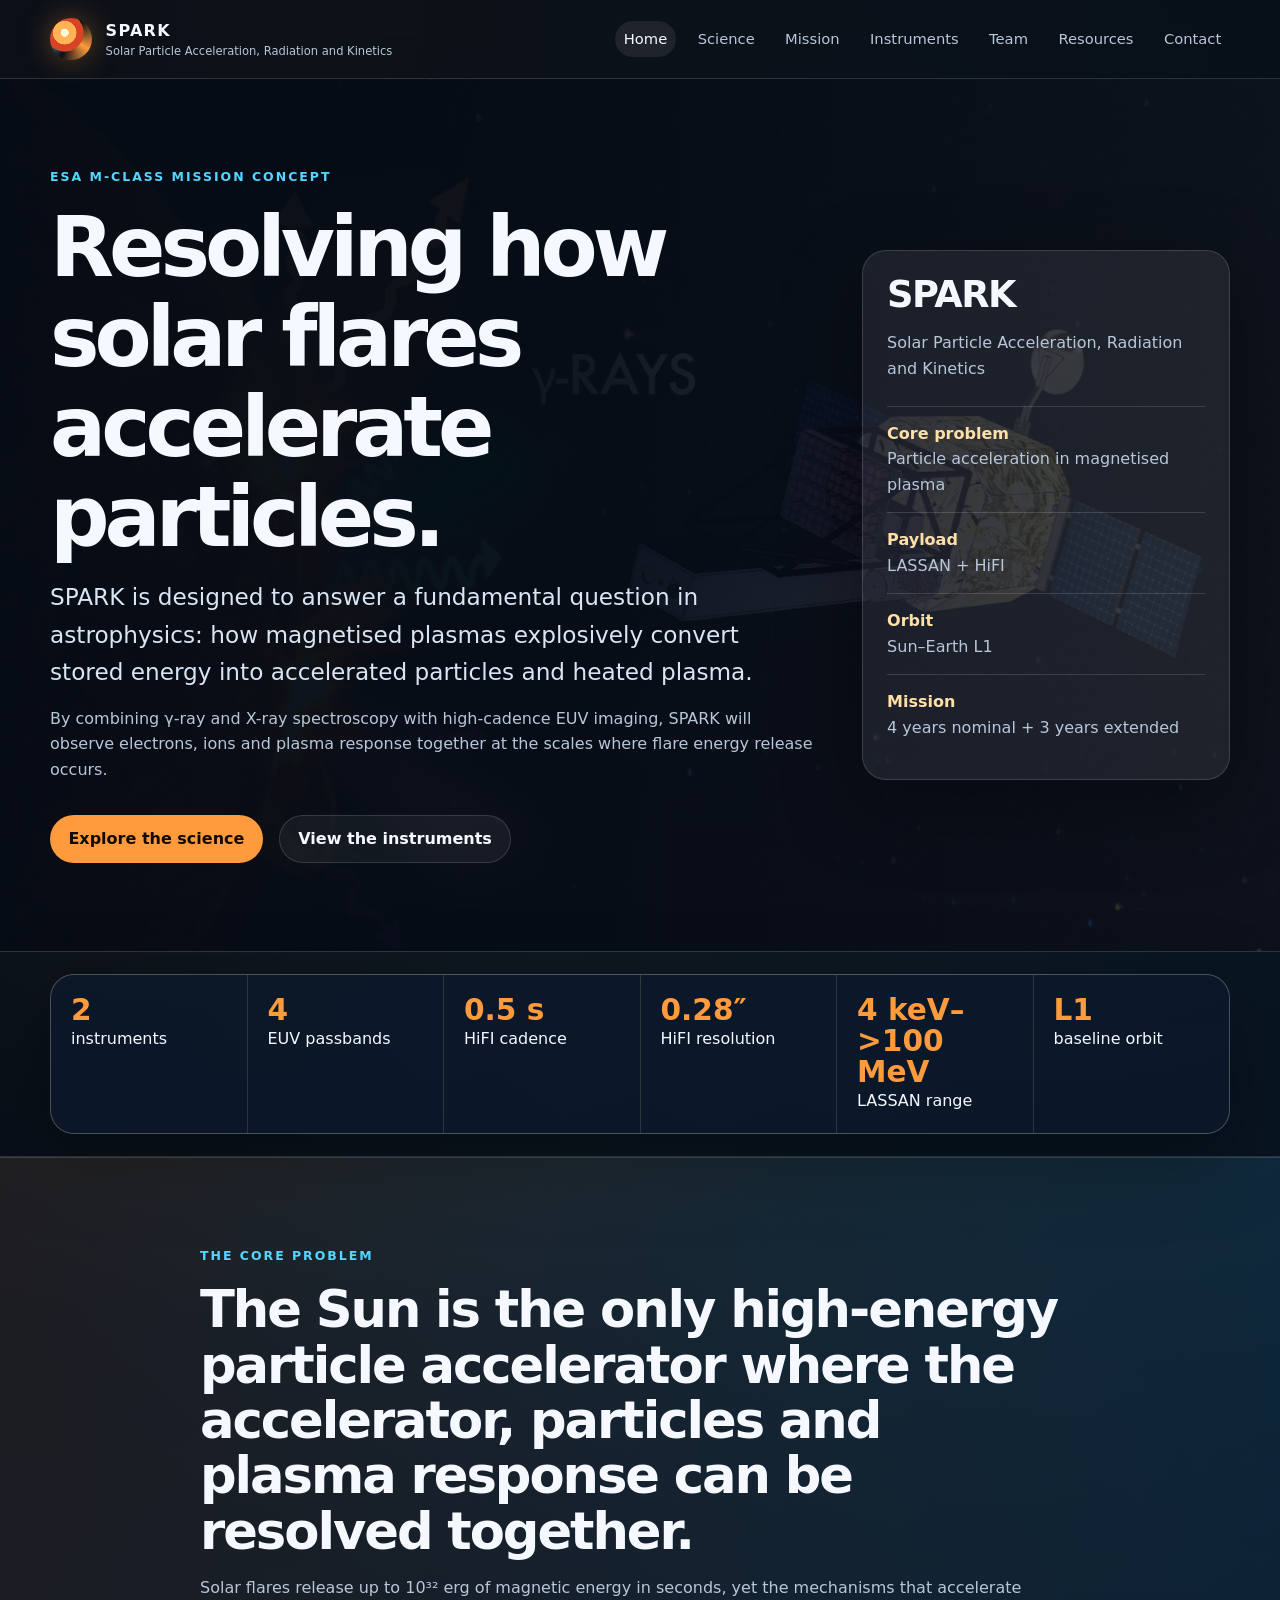
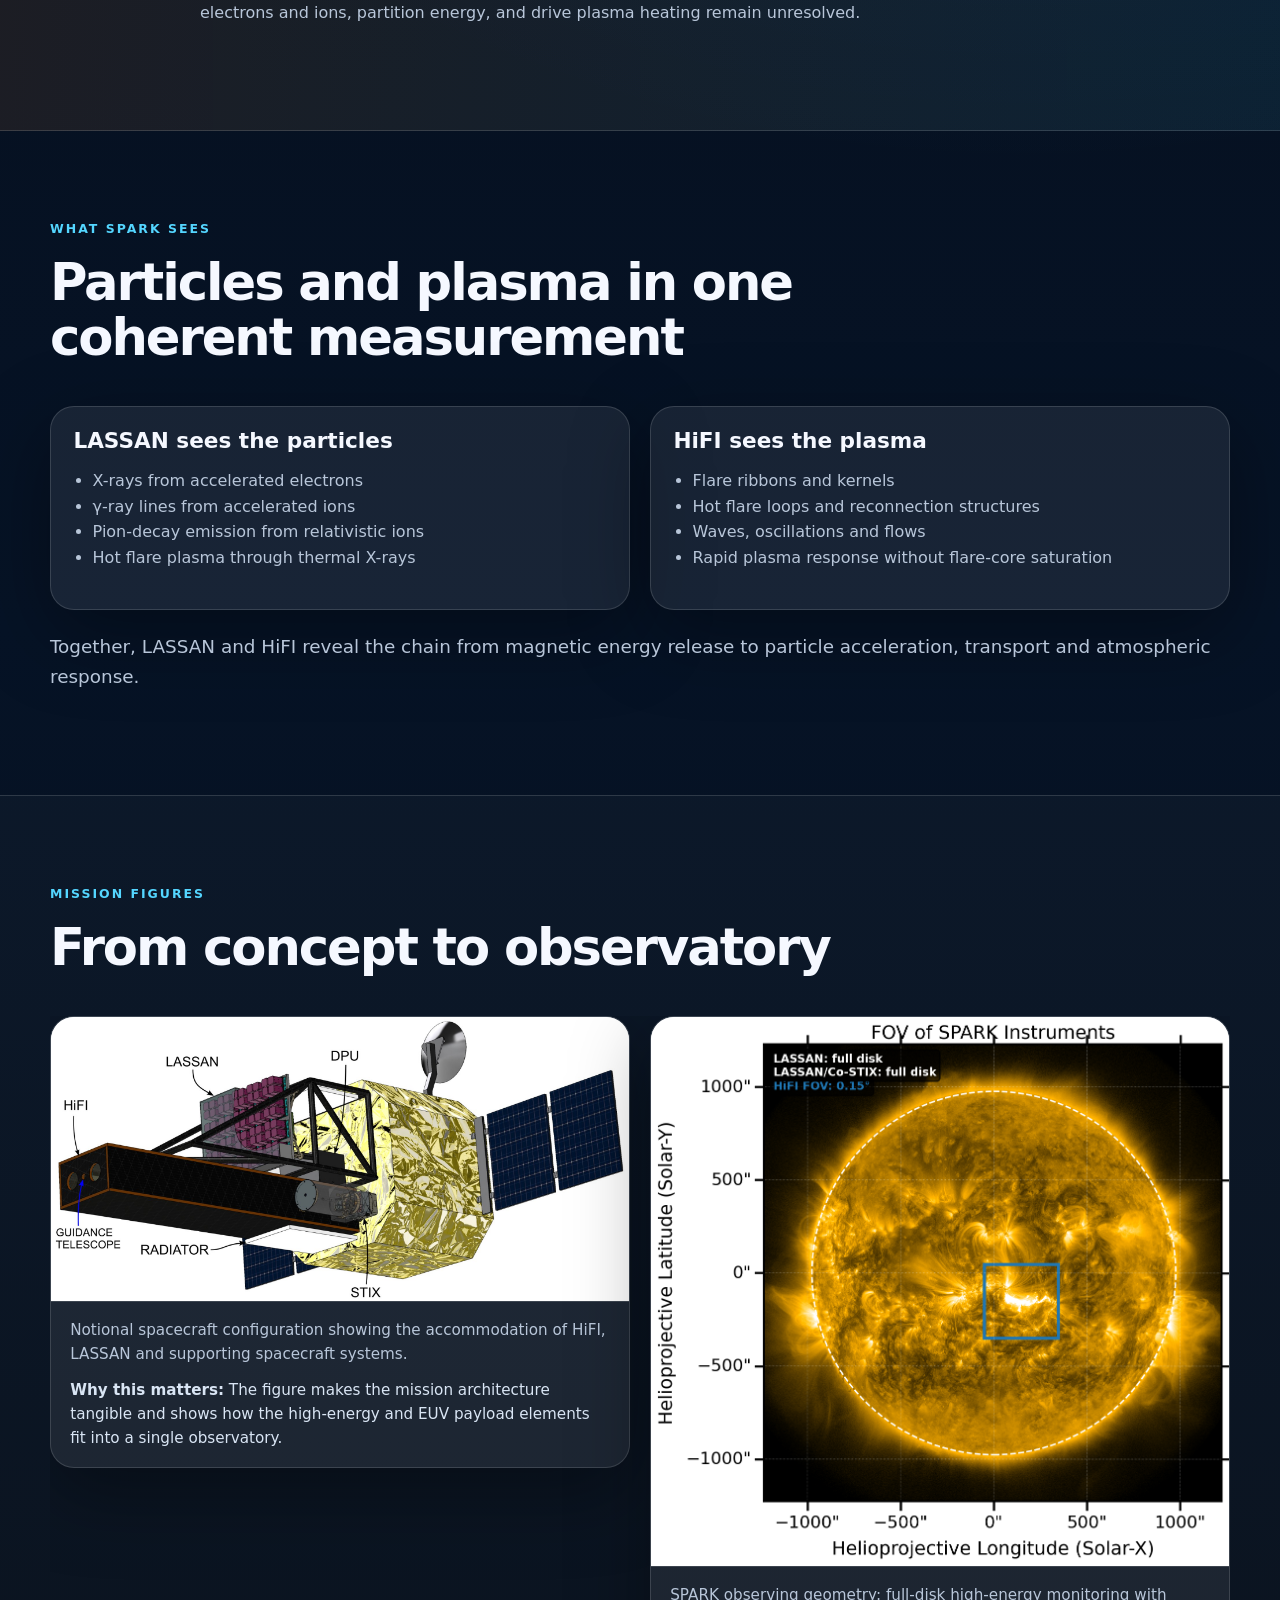
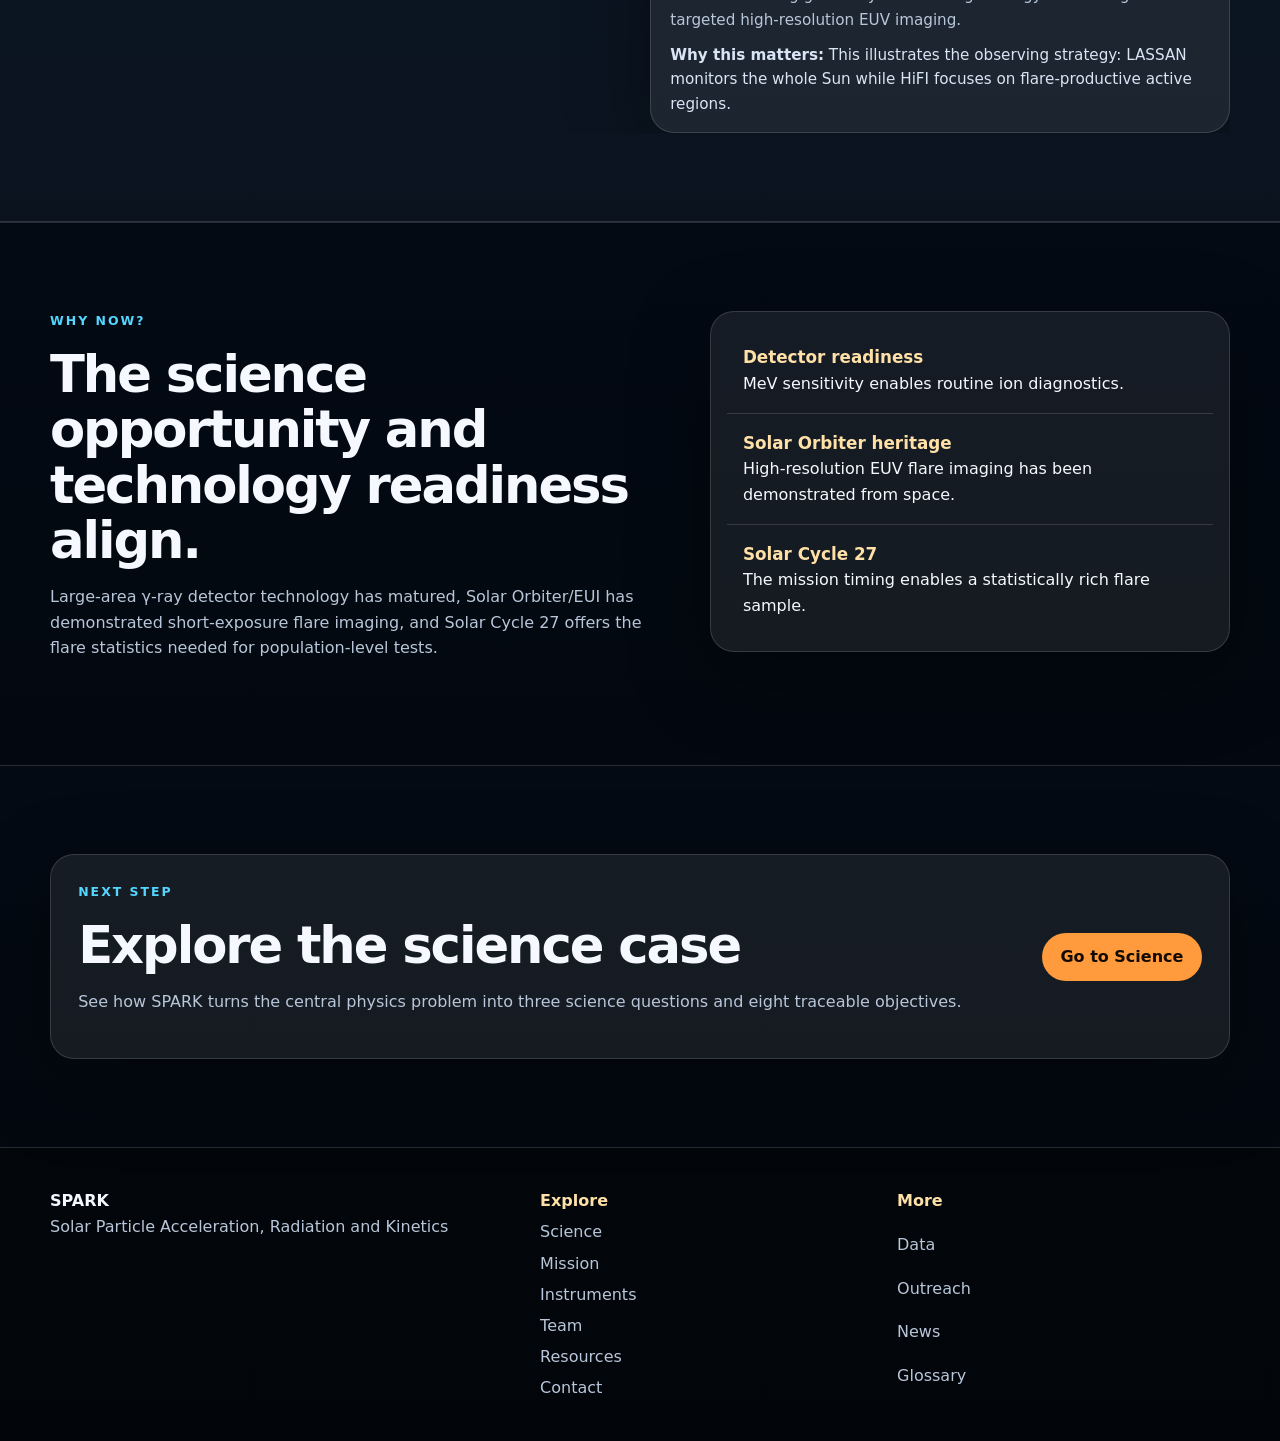
==== commit 910cc985: "Add files via upload" ====
--- a/index.html
+++ b/index.html
@@ -1,17 +1,17 @@
 <!doctype html>
 <html lang="en">
 <head>
-  <meta charset="utf-8" />
-  <meta name="viewport" content="width=device-width, initial-scale=1" />
-  <meta name="description" content="SPARK — Solar Particle Acceleration, Radiation and Kinetics: an ESA M-class mission concept studying solar flare particle acceleration." />
-  <meta name="theme-color" content="#061326" />
-  <meta property="og:title" content="SPARK Mission" />
-  <meta property="og:description" content="Resolving how magnetised plasmas convert stored energy into accelerated particles and heated plasma." />
-  <meta property="og:type" content="website" />
-  <meta property="og:image" content="assets/spark-og.svg" />
+  <meta charset="utf-8">
+  <meta name="viewport" content="width=device-width, initial-scale=1">
+  <meta name="description" content="SPARK — Solar Particle Acceleration, Radiation and Kinetics: an ESA M-class mission concept studying solar flare particle acceleration.">
+  <meta name="theme-color" content="#061326">
+  <meta property="og:title" content="SPARK Mission">
+  <meta property="og:description" content="Resolving how magnetised plasmas convert stored energy into accelerated particles and heated plasma.">
+  <meta property="og:type" content="website">
+  <meta property="og:image" content="assets/spark-og.svg">
   <title>SPARK Mission | Solar Particle Acceleration, Radiation and Kinetics</title>
-  <link rel="icon" href="assets/favicon.svg" type="image/svg+xml" />
-  <link rel="stylesheet" href="styles.css" />
+  <link rel="icon" href="assets/favicon.svg" type="image/svg+xml">
+  <link rel="stylesheet" href="styles.css">
 </head>
 <body>
 <a class="skip-link" href="#main">Skip to content</a>
@@ -22,88 +22,49 @@
       <span><strong>SPARK</strong><small>Solar Particle Acceleration, Radiation and Kinetics</small></span>
     </a>
     <button class="nav-toggle" type="button" aria-label="Toggle navigation" aria-expanded="false"><span></span><span></span><span></span></button>
-    <div class="nav-links"><a class="active" href="index.html">Home</a>
-<a class="" href="science.html">Science</a>
-<a class="" href="mission.html">Mission</a>
-<a class="" href="instruments.html">Instruments</a>
-<a class="" href="data.html">Data</a>
-<a class="" href="team.html">Team</a>
-<a class="" href="outreach.html">Outreach</a>
-<a class="" href="news.html">News</a>
-<a class="" href="contact.html">Contact</a></div>
+    <div class="nav-links"><a class="active" href="index.html">Home</a><a class="" href="science.html">Science</a><a class="" href="mission.html">Mission</a><a class="" href="instruments.html">Instruments</a><a class="" href="team.html">Team</a><a class="" href="resources.html">Resources</a><a class="" href="contact.html">Contact</a></div>
   </nav>
 </header>
 <main id="main">
 
-<section class="hero section">
-  <div class="hero-orbit" aria-hidden="true"></div>
+<section class="hero hero-visual section">
+  <div class="hero-image" aria-hidden="true"><img src="assets/figures/spark-cover.jpg" alt=""></div>
+  <div class="hero-shade" aria-hidden="true"></div>
   <div class="container hero-grid">
     <div class="hero-content reveal">
       <p class="eyebrow">ESA M-class mission concept</p>
-      <h1>Resolving how magnetised plasmas convert stored energy into accelerated particles and heated plasma.</h1>
-      <p class="lead">SPARK uses the Sun as a natural laboratory for one of the central problems in high-energy astrophysics: particle acceleration. By combining γ-ray and X-ray spectroscopy with high-cadence EUV imaging, SPARK will reveal how solar flares accelerate electrons and ions, transport energy, and restructure the solar atmosphere.</p>
+      <h1>Resolving how solar flares accelerate particles.</h1>
+      <p class="lead">SPARK is designed to answer a fundamental question in astrophysics: how magnetised plasmas explosively convert stored energy into accelerated particles and heated plasma.</p>
+      <p>By combining γ-ray and X-ray spectroscopy with high-cadence EUV imaging, SPARK will observe electrons, ions and plasma response together at the scales where flare energy release occurs.</p>
       <div class="button-row"><a class="button primary" href="science.html">Explore the science</a><a class="button secondary" href="instruments.html">View the instruments</a></div>
     </div>
     <aside class="mission-card reveal">
       <h2>SPARK</h2><p>Solar Particle Acceleration, Radiation and Kinetics</p>
-      <dl>
-        <div><dt>Science focus</dt><dd>Particle acceleration, radiation and kinetics in solar flares</dd></div>
-        <div><dt>Payload</dt><dd>LASSAN high-energy spectroscopy + HiFI EUV imaging</dd></div>
-        <div><dt>Orbit</dt><dd>Sun–Earth L1</dd></div>
-        <div><dt>Mission</dt><dd>4 years nominal + 3 years extended</dd></div>
-      </dl>
+      <dl><div><dt>Core problem</dt><dd>Particle acceleration in magnetised plasma</dd></div><div><dt>Payload</dt><dd>LASSAN + HiFI</dd></div><div><dt>Orbit</dt><dd>Sun–Earth L1</dd></div><div><dt>Mission</dt><dd>4 years nominal + 3 years extended</dd></div></dl>
     </aside>
   </div>
 </section>
-<section class="section intro-band">
-  <div class="container narrow reveal">
-    <p class="section-kicker">The core problem</p>
-    <h2>Solar flares release up to 10³² erg of magnetic energy in seconds, yet the mechanisms that accelerate electrons and ions remain unresolved.</h2>
-    <p>SPARK is designed to close the observational gap that has limited decisive tests of particle acceleration theory: incomplete ion diagnostics, insufficient γ-ray sensitivity, and flare imaging unable to capture the fastest dynamics without saturation.</p>
-  </div>
-</section>
-<section class="section">
-  <div class="container">
-    <div class="section-heading reveal"><p class="section-kicker">Science questions</p><h2>Three questions define the mission</h2></div>
-    <div class="cards three">
-      <article class="card reveal"><span class="card-number">SQ1</span><h3>How are electrons and ions accelerated during solar flares?</h3><p>SPARK will compare electron and ion spectra, timing, composition and flare morphology to identify dominant acceleration mechanisms.</p></article>
-      <article class="card reveal"><span class="card-number">SQ2</span><h3>How is flare energy transported and dissipated?</h3><p>SPARK will map how energy moves from the corona into the chromosphere and transition region through particles, waves and conduction.</p></article>
-      <article class="card reveal"><span class="card-number">SQ3</span><h3>How do reconnection, waves and plasma instabilities interact?</h3><p>SPARK will resolve QPPs, plasmoids, current-sheet fragmentation, supra-arcade dynamics and coronal wave responses.</p></article>
-    </div>
-  </div>
-</section>
-<section class="section dark-panel">
-  <div class="container split">
-    <div class="reveal"><p class="section-kicker">Transformative capability</p><h2>A measurement solar physics has never had</h2><p>For the first time, SPARK will combine time-resolved measurements of the complete non-thermal particle inventory from keV to GeV with multi-thermal plasma imaging at the spatial and temporal scales intrinsic to flare energy release.</p><p>This enables a mechanism-level understanding of how magnetic energy becomes accelerated particles, heat, radiation and motion.</p></div>
-    <div class="feature-list reveal">
-      <div><strong>Particles</strong><span>Electron bremsstrahlung, nuclear γ-ray lines, pion-decay emission</span></div>
-      <div><strong>Plasma</strong><span>Ribbons, kernels, loops, waves, flows and post-flare cooling</span></div>
-      <div><strong>Timing</strong><span>Sub-second electron diagnostics and high-cadence EUV imaging</span></div>
-      <div><strong>Statistics</strong><span>Routine flare samples across Solar Cycle 27</span></div>
-    </div>
-  </div>
-</section>
-<section class="section numbers-section">
-  <div class="container">
-    <div class="section-heading reveal"><p class="section-kicker">SPARK in numbers</p><h2>A concrete mission concept</h2></div>
-    <div class="number-grid reveal">
-      <div><strong>2</strong><span>core instruments</span></div><div><strong>4</strong><span>EUV passbands</span></div><div><strong>0.5 s</strong><span>HiFI cadence</span></div><div><strong>0.28″</strong><span>HiFI resolution</span></div><div><strong>4 keV–&gt;100 MeV</strong><span>LASSAN coverage</span></div><div><strong>L1</strong><span>baseline orbit</span></div><div><strong>2041</strong><span>planned launch epoch</span></div><div><strong>7 years</strong><span>nominal + extension</span></div>
-    </div>
-  </div>
-</section>
-<section class="section">
-  <div class="container split">
-    <div class="reveal"><p class="section-kicker">Why now?</p><h2>The science opportunity and technology readiness align.</h2><p>Large-area γ-ray detector technology has matured for MeV sensitivity, Solar Orbiter/EUI has demonstrated short-exposure high-resolution EUV flare imaging, and Solar Cycle 27 offers the flare statistics needed for population-level tests.</p></div>
-    <div class="callout reveal"><h3>From rare diagnostics to routine physics</h3><p>SPARK turns γ-ray line spectroscopy and simultaneous flare-core EUV imaging from exceptional observations into a systematic programme for particle acceleration physics.</p></div>
-  </div>
-</section>
+<section class="numbers-strip"><div class="container number-grid compact-strip reveal"><div><strong>2</strong><span>instruments</span></div><div><strong>4</strong><span>EUV passbands</span></div><div><strong>0.5 s</strong><span>HiFI cadence</span></div><div><strong>0.28″</strong><span>HiFI resolution</span></div><div><strong>4 keV–&gt;100 MeV</strong><span>LASSAN range</span></div><div><strong>L1</strong><span>baseline orbit</span></div></div></section>
+<section class="section intro-band"><div class="container narrow reveal"><p class="section-kicker">The core problem</p><h2>The Sun is the only high-energy particle accelerator where the accelerator, particles and plasma response can be resolved together.</h2><p>Solar flares release up to 10³² erg of magnetic energy in seconds, yet the mechanisms that accelerate electrons and ions, partition energy, and drive plasma heating remain unresolved.</p></div></section>
+<section class="section"><div class="container"><div class="section-heading reveal"><p class="section-kicker">What SPARK sees</p><h2>Particles and plasma in one coherent measurement</h2></div><div class="cards two see-cards"><article class="card reveal"><h3>LASSAN sees the particles</h3><ul><li>X-rays from accelerated electrons</li><li>γ-ray lines from accelerated ions</li><li>Pion-decay emission from relativistic ions</li><li>Hot flare plasma through thermal X-rays</li></ul></article><article class="card reveal"><h3>HiFI sees the plasma</h3><ul><li>Flare ribbons and kernels</li><li>Hot flare loops and reconnection structures</li><li>Waves, oscillations and flows</li><li>Rapid plasma response without flare-core saturation</li></ul></article></div><p class="section-summary reveal">Together, LASSAN and HiFI reveal the chain from magnetic energy release to particle acceleration, transport and atmospheric response.</p></div></section>
+<section class="section figure-showcase"><div class="container"><div class="section-heading reveal"><p class="section-kicker">Mission figures</p><h2>From concept to observatory</h2></div><div class="figure-grid two"><figure class="site-figure   reveal">
+  <img src="assets/figures/spacecraft-3d-view.jpg" alt="Annotated spacecraft rendering showing HiFI, LASSAN, DPU, STIX, radiator, guidance telescope, antenna and solar panels." loading="lazy">
+  <figcaption>Notional spacecraft configuration showing the accommodation of HiFI, LASSAN and supporting spacecraft systems.<p class="figure-why"><strong>Why this matters:</strong> The figure makes the mission architecture tangible and shows how the high-energy and EUV payload elements fit into a single observatory.</p></figcaption>
+</figure><figure class="site-figure   reveal">
+  <img src="assets/figures/spark-fov.png" alt="Solar disk image labelled field of view of SPARK instruments, with LASSAN and LASSAN/Co-STIX full disk and a smaller HiFI field of view box." loading="lazy">
+  <figcaption>SPARK observing geometry: full-disk high-energy monitoring with targeted high-resolution EUV imaging.<p class="figure-why"><strong>Why this matters:</strong> This illustrates the observing strategy: LASSAN monitors the whole Sun while HiFI focuses on flare-productive active regions.</p></figcaption>
+</figure></div></div></section>
+<section class="section dark-panel"><div class="container split"><div class="reveal"><p class="section-kicker">Why now?</p><h2>The science opportunity and technology readiness align.</h2><p>Large-area γ-ray detector technology has matured, Solar Orbiter/EUI has demonstrated short-exposure flare imaging, and Solar Cycle 27 offers the flare statistics needed for population-level tests.</p></div><div class="feature-list reveal"><div><strong>Detector readiness</strong><span>MeV sensitivity enables routine ion diagnostics.</span></div><div><strong>Solar Orbiter heritage</strong><span>High-resolution EUV flare imaging has been demonstrated from space.</span></div><div><strong>Solar Cycle 27</strong><span>The mission timing enables a statistically rich flare sample.</span></div></div></div></section>
+<section class="section cta-section"><div class="container cta-card reveal"><div><p class="section-kicker">Next step</p><h2>Explore the science case</h2><p>See how SPARK turns the central physics problem into three science questions and eight traceable objectives.</p></div><a class="button primary" href="science.html">Go to Science</a></div></section>
 </main>
 <footer class="site-footer">
   <div class="container footer-grid">
-    <div><strong>SPARK</strong><p>Solar Particle Acceleration, Radiation and Kinetics</p></div>
-    <div class="footer-links">
-      <a href="science.html">Science</a><a href="mission.html">Mission</a><a href="instruments.html">Instruments</a><a href="data.html">Data</a><a href="contact.html">Contact</a>
+    <div>
+      <strong>SPARK</strong>
+      <p>Solar Particle Acceleration, Radiation and Kinetics</p>
     </div>
+    <div class="footer-col"><span>Explore</span><a href="science.html">Science</a><a href="mission.html">Mission</a><a href="instruments.html">Instruments</a><a href="team.html">Team</a><a href="resources.html">Resources</a><a href="contact.html">Contact</a></div>
+    <div class="footer-col"><span>More</span><a href="data.html">Data</a><a href="outreach.html">Outreach</a><a href="news.html">News</a><a href="glossary.html">Glossary</a></div>
   </div>
 </footer>
 <script src="script.js"></script>
--- a/styles.css
+++ b/styles.css
@@ -1 +1 @@
-:root{--bg:#061326;--bg2:#091b33;--text:#f5f8ff;--muted:#b8c6d9;--line:rgba(255,255,255,.14);--panel:rgba(255,255,255,.075);--panel2:rgba(255,255,255,.12);--accent:#ff9b3d;--cyan:#54d6ff;--gold:#ffe0a7;--max:1180px;--radius:24px;--shadow:0 24px 80px rgba(0,0,0,.35)}*{box-sizing:border-box}html{scroll-behavior:smooth}body{margin:0;font-family:Inter,ui-sans-serif,system-ui,-apple-system,BlinkMacSystemFont,"Segoe UI",sans-serif;color:var(--text);background:radial-gradient(circle at 20% 0%,rgba(255,155,61,.16),transparent 28%),radial-gradient(circle at 80% 8%,rgba(84,214,255,.13),transparent 32%),linear-gradient(180deg,#050b15 0%,var(--bg) 48%,#03070d 100%);line-height:1.6}a{color:inherit;text-decoration:none}a:hover{color:var(--gold)}.skip-link{position:absolute;left:-999px;top:10px;background:var(--accent);color:#111;padding:.75rem 1rem;border-radius:999px;z-index:1000}.skip-link:focus{left:10px}.container{width:min(var(--max),calc(100% - 40px));margin-inline:auto}.narrow{max-width:880px}.site-header{position:sticky;top:0;z-index:100;backdrop-filter:blur(18px);background:rgba(5,11,21,.78);border-bottom:1px solid var(--line)}.nav{width:min(var(--max),calc(100% - 32px));margin-inline:auto;min-height:78px;display:flex;align-items:center;justify-content:space-between;gap:1rem}.brand{display:inline-flex;align-items:center;gap:.85rem}.brand strong{display:block;letter-spacing:.08em}.brand small{display:block;color:var(--muted);font-size:.72rem;margin-top:-.1rem}.brand-mark{width:42px;height:42px;border-radius:50%;background:radial-gradient(circle at 35% 35%,#fff7d6 0 10%,#ffb257 11% 30%,#d84225 31% 48%,transparent 50%),conic-gradient(from 120deg,var(--accent),transparent,var(--cyan),transparent,var(--accent));box-shadow:0 0 30px rgba(255,155,61,.35)}.nav-links{display:flex;align-items:center;gap:.8rem;color:var(--muted);font-size:.92rem;flex-wrap:wrap}.nav-links a{padding:.42rem .55rem;border-radius:999px}.nav-links a.active,.nav-links a:hover{background:rgba(255,255,255,.08);color:var(--text)}.nav-toggle{display:none;background:none;border:0;padding:.5rem}.nav-toggle span{display:block;width:24px;height:2px;background:var(--text);margin:5px 0}.section{padding:88px 0;position:relative}.hero{min-height:calc(100vh - 78px);display:grid;align-items:center;overflow:hidden}.hero-orbit{position:absolute;inset:0;background:radial-gradient(circle at 79% 48%,rgba(255,177,78,.26) 0 7%,rgba(255,107,61,.10) 8% 18%,transparent 19%),radial-gradient(circle at 80% 50%,transparent 0 19%,rgba(255,255,255,.13) 20%,transparent 21%),linear-gradient(115deg,rgba(6,19,38,.20),rgba(6,19,38,.93));opacity:.95}.hero-grid{display:grid;grid-template-columns:1.35fr .65fr;gap:3rem;align-items:center;position:relative}.page-hero{padding:120px 0 84px;background:linear-gradient(90deg,rgba(255,155,61,.09),rgba(84,214,255,.08));border-bottom:1px solid var(--line)}.eyebrow,.section-kicker,.date{color:var(--cyan);text-transform:uppercase;letter-spacing:.16em;font-weight:850;font-size:.78rem}h1,h2,h3{line-height:1.08;margin:0 0 1rem}h1{font-size:clamp(3rem,6.5vw,6.4rem);letter-spacing:-.06em}h2{font-size:clamp(2rem,4vw,3.7rem);letter-spacing:-.04em}h3{font-size:1.35rem}p{color:var(--muted);margin:0 0 1rem}.lead{font-size:clamp(1.14rem,2vw,1.45rem);max-width:830px;color:#d9e5f4}.button-row{display:flex;gap:1rem;flex-wrap:wrap;margin-top:2rem}.button{display:inline-flex;align-items:center;justify-content:center;min-height:48px;padding:0 1.15rem;border-radius:999px;font-weight:850}.button.primary{background:var(--accent);color:#130a02}.button.secondary{border:1px solid var(--line);background:rgba(255,255,255,.05)}.mission-card,.card,.instrument,.news-card,.contact-card,.timeline,.feature-list,.callout{background:var(--panel);border:1px solid var(--line);border-radius:var(--radius);box-shadow:var(--shadow)}.mission-card{padding:1.5rem}.mission-card h2{font-size:2.3rem}.mission-card dl{margin:1.5rem 0 0}.mission-card div{border-top:1px solid var(--line);padding:.9rem 0}.mission-card dt{color:var(--gold);font-weight:850}.mission-card dd{margin:0;color:var(--muted)}.intro-band{background:linear-gradient(90deg,rgba(255,155,61,.09),rgba(84,214,255,.08));border-block:1px solid var(--line)}.section-heading{max-width:880px;margin-bottom:2.5rem}.cards{display:grid;gap:1.25rem}.cards.three{grid-template-columns:repeat(3,1fr)}.cards.two{grid-template-columns:repeat(2,1fr)}.card{padding:1.4rem}.card-number{color:var(--accent);font-weight:900;font-size:.85rem;letter-spacing:.14em}.split{display:grid;grid-template-columns:1fr .85fr;gap:3rem;align-items:start}.dark-panel{background:rgba(0,0,0,.22);border-block:1px solid var(--line)}.timeline{padding:1.2rem}.timeline div{display:grid;grid-template-columns:115px 1fr;gap:1rem;padding:1rem 0;border-bottom:1px solid var(--line)}.timeline div:last-child{border-bottom:0}.timeline span{color:var(--accent);font-weight:900}.timeline p{margin:0}.feature-list{padding:1rem}.feature-list div{padding:1rem;border-bottom:1px solid var(--line)}.feature-list div:last-child{border-bottom:0}.feature-list strong{display:block;color:var(--gold);font-size:1.05rem}.feature-list span{color:var(--muted)}.callout{padding:1.4rem;background:linear-gradient(145deg,rgba(255,155,61,.14),rgba(84,214,255,.09))}.number-grid{display:grid;grid-template-columns:repeat(4,1fr);gap:1px;background:var(--line);border:1px solid var(--line);border-radius:var(--radius);overflow:hidden;box-shadow:var(--shadow)}.number-grid div{background:rgba(6,19,38,.86);padding:1.4rem;min-height:125px}.number-grid strong{display:block;color:var(--accent);font-size:2rem;line-height:1.05}.number-grid span{color:var(--muted)}.number-grid.compact{grid-template-columns:repeat(2,1fr)}.instrument-grid{display:grid;grid-template-columns:repeat(2,1fr);gap:1.25rem}.instrument{padding:1.6rem}.instrument.big{min-height:100%}.instrument-icon{width:64px;height:64px;display:grid;place-items:center;border-radius:18px;margin-bottom:1.2rem;font-weight:900}.instrument-icon.gamma{background:rgba(255,155,61,.16);color:var(--gold)}.instrument-icon.euv{background:rgba(84,214,255,.14);color:var(--cyan)}.instrument-subtitle{color:var(--gold)}ul{color:var(--muted);padding-left:1.2rem}li{margin:.45rem 0}.traceability{display:grid;grid-template-columns:repeat(2,1fr);gap:1px;background:var(--line);border-radius:var(--radius);overflow:hidden;border:1px solid var(--line);box-shadow:var(--shadow)}.traceability div{background:rgba(6,19,38,.86);padding:1.2rem;display:grid;grid-template-columns:80px 1fr;gap:1rem}.traceability b{color:var(--accent)}.traceability span{color:var(--muted)}.news-grid{display:grid;grid-template-columns:repeat(3,1fr);gap:1.25rem}.news-card{padding:1.35rem}.contact-card{padding:2rem;display:grid;grid-template-columns:1fr auto;gap:2rem;align-items:center}.contact-details a{color:var(--gold);font-weight:850}.site-footer{padding:36px 0;border-top:1px solid var(--line);background:rgba(0,0,0,.3)}.footer-grid{display:flex;justify-content:space-between;gap:1rem;align-items:center}.footer-links{display:flex;gap:1rem;color:var(--muted);flex-wrap:wrap}.footer-grid p{margin:0}.reveal{opacity:0;transform:translateY(18px);transition:opacity 700ms ease,transform 700ms ease}.reveal.visible{opacity:1;transform:translateY(0)}@media(prefers-reduced-motion:reduce){html{scroll-behavior:auto}.reveal{opacity:1;transform:none;transition:none}}@media(max-width:980px){.nav-toggle{display:block}.nav-links{position:absolute;inset:78px 16px auto;display:none;flex-direction:column;align-items:stretch;padding:1rem;background:rgba(5,11,21,.97);border:1px solid var(--line);border-radius:18px}.nav-links.open{display:flex}.hero-grid,.split,.contact-card{grid-template-columns:1fr}.cards.three,.cards.two,.instrument-grid,.news-grid,.traceability{grid-template-columns:1fr}.number-grid{grid-template-columns:repeat(2,1fr)}.section{padding:68px 0}.footer-grid{flex-direction:column;align-items:flex-start}}@media(max-width:560px){.container{width:min(var(--max),calc(100% - 28px))}.brand small{display:none}.timeline div,.traceability div{grid-template-columns:1fr;gap:.25rem}.number-grid,.number-grid.compact{grid-template-columns:1fr}h1{font-size:2.85rem}.page-hero{padding:86px 0 58px}}+:root{--bg:#061326;--text:#f5f8ff;--muted:#b8c6d9;--line:rgba(255,255,255,.14);--panel:rgba(255,255,255,.075);--accent:#ff9b3d;--cyan:#54d6ff;--gold:#ffe0a7;--max:1180px;--radius:24px;--shadow:0 24px 80px rgba(0,0,0,.35)}*{box-sizing:border-box}html{scroll-behavior:smooth}body{margin:0;font-family:Inter,ui-sans-serif,system-ui,-apple-system,BlinkMacSystemFont,"Segoe UI",sans-serif;color:var(--text);background:radial-gradient(circle at 20% 0%,rgba(255,155,61,.16),transparent 28%),radial-gradient(circle at 80% 8%,rgba(84,214,255,.13),transparent 32%),linear-gradient(180deg,#050b15 0%,var(--bg) 48%,#03070d 100%);line-height:1.6;overflow-x:hidden}a{color:inherit;text-decoration:none}a:hover{color:var(--gold)}.skip-link{position:absolute;left:-999px;top:10px;background:var(--accent);color:#111;padding:.75rem 1rem;border-radius:999px;z-index:1000}.skip-link:focus{left:10px}.container{width:min(var(--max),calc(100% - 40px));margin-inline:auto;max-width:100%}.narrow{max-width:880px}.site-header{position:sticky;top:0;z-index:100;backdrop-filter:blur(18px);background:rgba(5,11,21,.78);border-bottom:1px solid var(--line)}.nav{width:min(var(--max),calc(100% - 32px));margin-inline:auto;min-height:78px;display:flex;align-items:center;justify-content:space-between;gap:1rem}.brand{display:inline-flex;align-items:center;gap:.85rem}.brand strong{display:block;letter-spacing:.08em}.brand small{display:block;color:var(--muted);font-size:.72rem;margin-top:-.1rem}.brand-mark{width:42px;height:42px;border-radius:50%;background:radial-gradient(circle at 35% 35%,#fff7d6 0 10%,#ffb257 11% 30%,#d84225 31% 48%,transparent 50%),conic-gradient(from 120deg,var(--accent),transparent,var(--cyan),transparent,var(--accent));box-shadow:0 0 30px rgba(255,155,61,.35);flex:0 0 auto}.nav-links{display:flex;align-items:center;gap:.8rem;color:var(--muted);font-size:.92rem;flex-wrap:wrap}.nav-links a{padding:.42rem .55rem;border-radius:999px}.nav-links a.active,.nav-links a:hover{background:rgba(255,255,255,.08);color:var(--text)}.nav-toggle{display:none;background:none;border:0;padding:.5rem}.nav-toggle span{display:block;width:24px;height:2px;background:var(--text);margin:5px 0}.section{padding:88px 0;position:relative}.hero{min-height:calc(100vh - 78px);display:grid;align-items:center;overflow:hidden}.hero-visual{background:#050b15}.hero-image{position:absolute;inset:0;opacity:.36}.hero-image img{width:100%;height:100%;object-fit:cover}.hero-shade{position:absolute;inset:0;background:linear-gradient(90deg,rgba(5,11,21,.98) 0%,rgba(5,11,21,.83) 45%,rgba(5,11,21,.34) 100%)}.hero-grid{display:grid;grid-template-columns:minmax(0,1.35fr) minmax(280px,.65fr);gap:3rem;align-items:center;position:relative}.page-hero{padding:120px 0 84px;background:linear-gradient(90deg,rgba(255,155,61,.09),rgba(84,214,255,.08));border-bottom:1px solid var(--line)}.eyebrow,.section-kicker,.date{color:var(--cyan);text-transform:uppercase;letter-spacing:.16em;font-weight:850;font-size:.78rem}h1,h2,h3{line-height:1.08;margin:0 0 1rem}h1{font-size:clamp(3rem,6.5vw,6.4rem);letter-spacing:-.06em}h2{font-size:clamp(2rem,4vw,3.7rem);letter-spacing:-.04em}h3{font-size:1.35rem}p{color:var(--muted);margin:0 0 1rem}.lead{font-size:clamp(1.14rem,2vw,1.45rem);max-width:830px;color:#d9e5f4}.button-row{display:flex;gap:1rem;flex-wrap:wrap;margin-top:2rem}.button{display:inline-flex;align-items:center;justify-content:center;min-height:48px;padding:0 1.15rem;border-radius:999px;font-weight:850}.button.primary{background:var(--accent);color:#130a02}.button.secondary{border:1px solid var(--line);background:rgba(255,255,255,.05)}.mission-card,.card,.instrument,.news-card,.contact-card,.timeline,.feature-list,.callout,.cta-card,.glossary-item{background:var(--panel);border:1px solid var(--line);border-radius:var(--radius);box-shadow:var(--shadow)}.mission-card{padding:1.5rem}.mission-card h2{font-size:2.3rem}.mission-card dl{margin:1.5rem 0 0}.mission-card div{border-top:1px solid var(--line);padding:.9rem 0}.mission-card dt{color:var(--gold);font-weight:850}.mission-card dd{margin:0;color:var(--muted)}.intro-band{background:linear-gradient(90deg,rgba(255,155,61,.09),rgba(84,214,255,.08));border-block:1px solid var(--line)}.section-heading{max-width:880px;margin-bottom:2.5rem}.section-summary{margin-top:1.4rem;font-size:1.15rem}.cards{display:grid;gap:1.25rem}.cards.three{grid-template-columns:repeat(3,minmax(0,1fr))}.cards.two{grid-template-columns:repeat(2,minmax(0,1fr))}.card{padding:1.4rem;min-width:0}.card-number{color:var(--accent);font-weight:900;font-size:.85rem;letter-spacing:.14em}.split{display:grid;grid-template-columns:minmax(0,1fr) minmax(280px,.85fr);gap:3rem;align-items:start}.dark-panel{background:rgba(0,0,0,.22);border-block:1px solid var(--line)}.timeline{padding:1.2rem}.timeline div{display:grid;grid-template-columns:115px minmax(0,1fr);gap:1rem;padding:1rem 0;border-bottom:1px solid var(--line)}.timeline div:last-child{border-bottom:0}.timeline span{color:var(--accent);font-weight:900}.feature-list{padding:1rem}.feature-list div{padding:1rem;border-bottom:1px solid var(--line)}.feature-list div:last-child{border-bottom:0}.feature-list strong{display:block;color:var(--gold);font-size:1.05rem}.callout{padding:1.4rem;background:linear-gradient(145deg,rgba(255,155,61,.14),rgba(84,214,255,.09))}.numbers-strip{padding:22px 0;border-block:1px solid var(--line);background:rgba(0,0,0,.25)}.number-grid{display:grid;grid-template-columns:repeat(4,minmax(0,1fr));gap:1px;background:var(--line);border:1px solid var(--line);border-radius:var(--radius);overflow:hidden;box-shadow:var(--shadow)}.number-grid.compact-strip{grid-template-columns:repeat(6,minmax(0,1fr))}.number-grid.compact{grid-template-columns:repeat(2,minmax(0,1fr))}.number-grid div{background:rgba(6,19,38,.86);padding:1.25rem;min-height:118px}.number-grid strong{display:block;color:var(--accent);font-size:1.85rem;line-height:1.05}.instrument{padding:1.6rem;min-width:0}.instrument.big{min-height:100%}.instrument-icon{width:64px;height:64px;display:grid;place-items:center;border-radius:18px;margin-bottom:1.2rem;font-weight:900}.instrument-icon.gamma{background:rgba(255,155,61,.16);color:var(--gold)}.instrument-icon.euv{background:rgba(84,214,255,.14);color:var(--cyan)}.instrument-subtitle{color:var(--gold)}ul{color:var(--muted);padding-left:1.2rem}.quick-facts{display:grid;gap:.55rem;margin-top:1rem}.quick-facts span{display:block;border:1px solid var(--line);border-radius:14px;padding:.65rem .8rem;color:#dce8f8;background:rgba(255,255,255,.04)}.traceability{display:grid;grid-template-columns:repeat(2,minmax(0,1fr));gap:1px;background:var(--line);border-radius:var(--radius);overflow:hidden;border:1px solid var(--line);box-shadow:var(--shadow)}.traceability div{background:rgba(6,19,38,.86);padding:1.2rem;display:grid;grid-template-columns:80px minmax(0,1fr);gap:1rem}.traceability b{color:var(--accent)}.trace-flow{display:grid;grid-template-columns:repeat(3,minmax(0,1fr));gap:1.25rem}.trace-flow article{background:rgba(255,255,255,.075);border:1px solid var(--line);border-radius:var(--radius);padding:1.35rem;box-shadow:var(--shadow)}.trace-flow .capability{color:var(--gold)}.news-grid{display:grid;grid-template-columns:repeat(3,minmax(0,1fr));gap:1.25rem}.news-card{padding:1.35rem;min-width:0}.contact-card{padding:2rem;display:grid;grid-template-columns:minmax(0,1fr) auto;gap:2rem;align-items:center}.contact-details a{color:var(--gold);font-weight:850}.figure-showcase{background:rgba(255,255,255,.025);border-block:1px solid var(--line);overflow-x:hidden}.figure-showcase .container,.figure-grid,.site-figure{max-width:100%;min-width:0}.figure-grid{display:grid;gap:1.25rem;width:100%;overflow:hidden;align-items:start}.figure-grid.two{grid-template-columns:repeat(2,minmax(0,1fr))}.site-figure{margin:0;width:100%;max-width:100%;min-width:0;overflow:hidden;background:rgba(255,255,255,.075);border:1px solid var(--line);border-radius:var(--radius);box-shadow:var(--shadow)}.site-figure.wide{grid-column:1/-1;width:100%;max-width:100%}.site-figure img{display:block;width:100%;max-width:100%;height:auto;object-fit:contain;background:#fff}.site-figure.wide img{width:100%;max-width:100%;max-height:72vh;object-fit:contain;background:#fff}.site-figure figcaption{padding:1rem 1.2rem;color:var(--muted);font-size:.95rem;border-top:1px solid var(--line)}.figure-why{margin:.7rem 0 0;color:#d9e5f4}.cta-card{display:flex;align-items:center;justify-content:space-between;gap:2rem;padding:1.7rem}.resource-grid{display:grid;grid-template-columns:repeat(3,minmax(0,1fr));gap:1rem}.resource-grid a{display:block;padding:1rem;border:1px solid var(--line);border-radius:18px;background:rgba(255,255,255,.06);color:#e8f2ff}.glossary-grid{display:grid;grid-template-columns:repeat(3,minmax(0,1fr));gap:1.25rem}.glossary-item{padding:1.25rem}.glossary-item h3{color:var(--gold)}.site-footer{padding:40px 0;border-top:1px solid var(--line);background:rgba(0,0,0,.3)}.footer-grid{display:grid;grid-template-columns:1.4fr 1fr 1fr;gap:1.5rem}.footer-col{display:grid;gap:.35rem;color:var(--muted)}.footer-col span{color:var(--gold);font-weight:850}.reveal{opacity:0;transform:translateY(18px);transition:opacity 700ms ease,transform 700ms ease}.reveal.visible{opacity:1;transform:translateY(0)}@media(prefers-reduced-motion:reduce){html{scroll-behavior:auto}.reveal{opacity:1;transform:none;transition:none}}@media(max-width:980px){.nav-toggle{display:block}.nav-links{position:absolute;inset:78px 16px auto;display:none;flex-direction:column;align-items:stretch;padding:1rem;background:rgba(5,11,21,.97);border:1px solid var(--line);border-radius:18px}.nav-links.open{display:flex}.hero-grid,.split,.contact-card{grid-template-columns:1fr}.cards.three,.cards.two,.news-grid,.traceability,.figure-grid.two,.trace-flow,.resource-grid,.glossary-grid{grid-template-columns:1fr}.figure-showcase .container{width:min(var(--max),calc(100% - 28px))}.site-figure.wide{grid-column:auto}.site-figure.wide img{max-height:none}.number-grid,.number-grid.compact-strip{grid-template-columns:repeat(2,minmax(0,1fr))}.section{padding:68px 0}.footer-grid{grid-template-columns:1fr}.cta-card{align-items:flex-start;flex-direction:column}.hero-image{opacity:.22}.hero-shade{background:rgba(5,11,21,.86)}}@media(max-width:560px){.container{width:min(var(--max),calc(100% - 28px))}.brand small{display:none}.timeline div,.traceability div{grid-template-columns:1fr;gap:.25rem}.number-grid,.number-grid.compact-strip{grid-template-columns:1fr}h1{font-size:2.85rem}.page-hero{padding:86px 0 58px}}
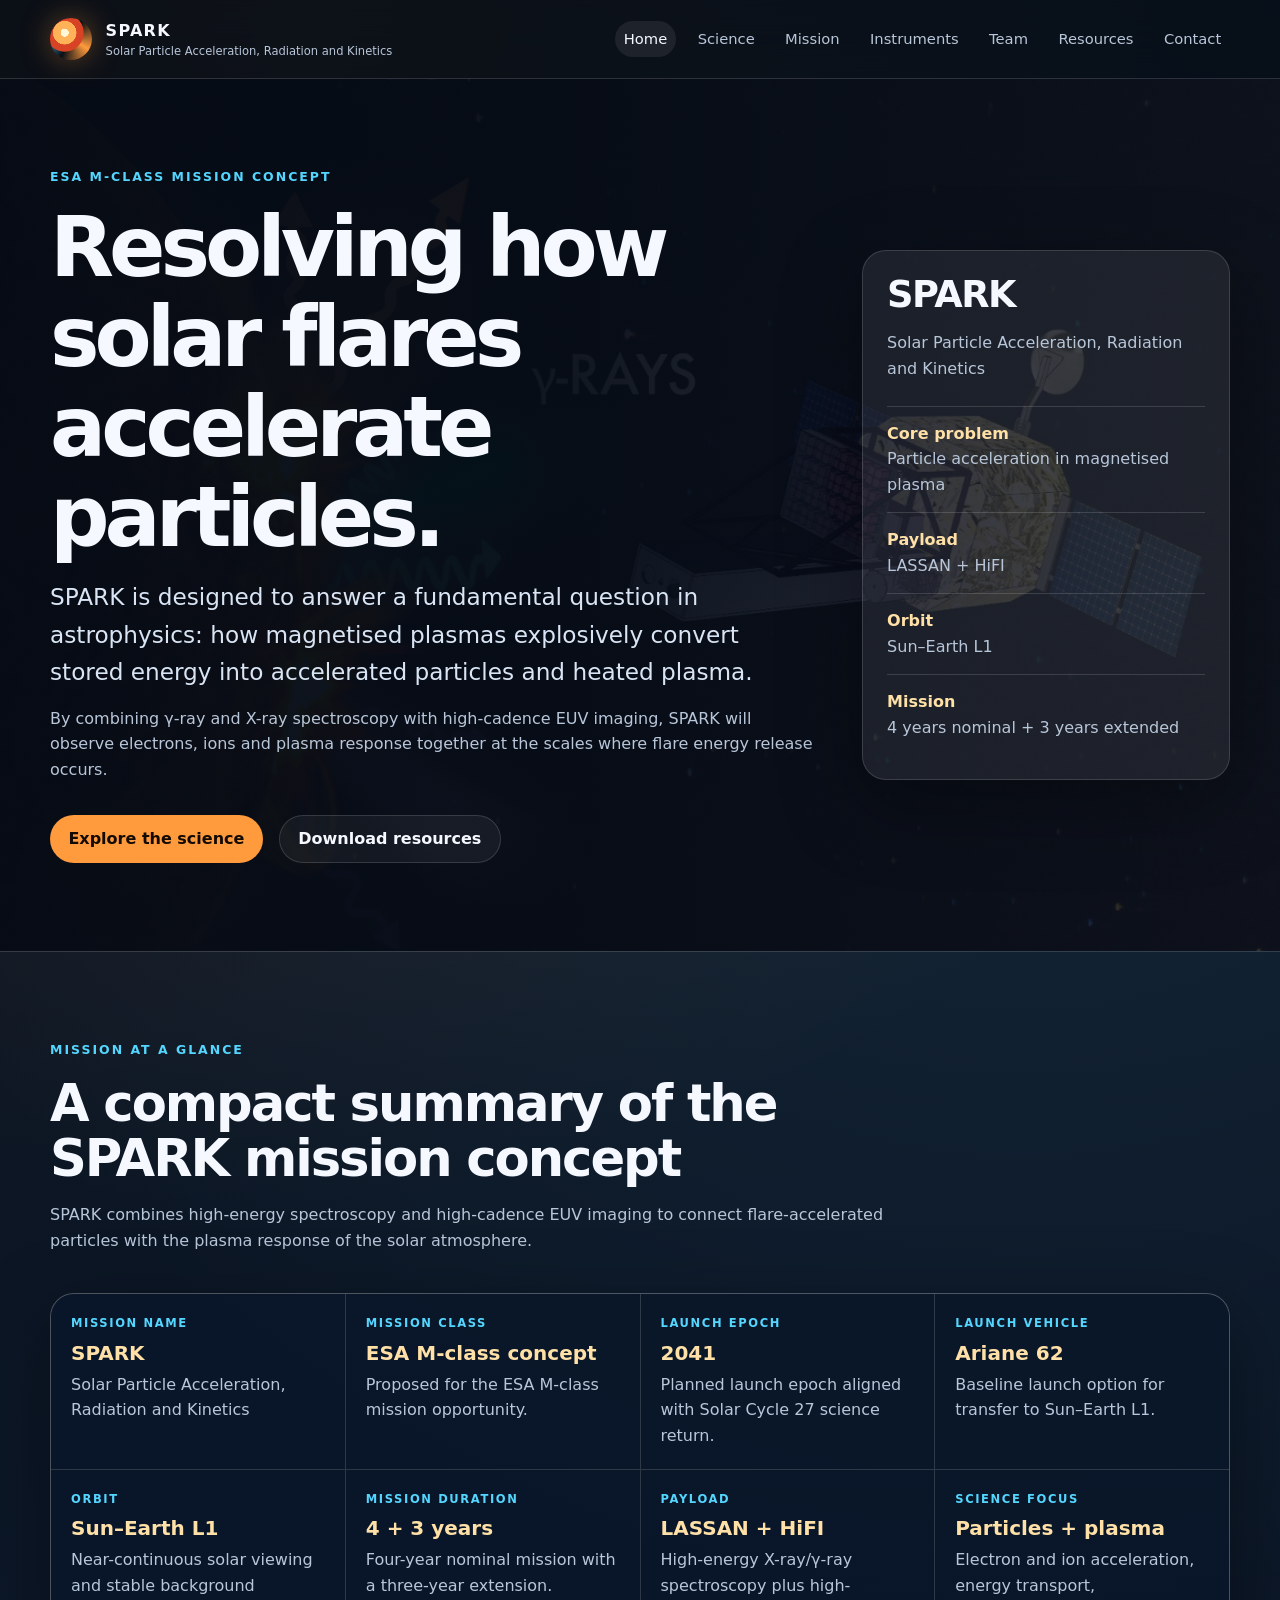
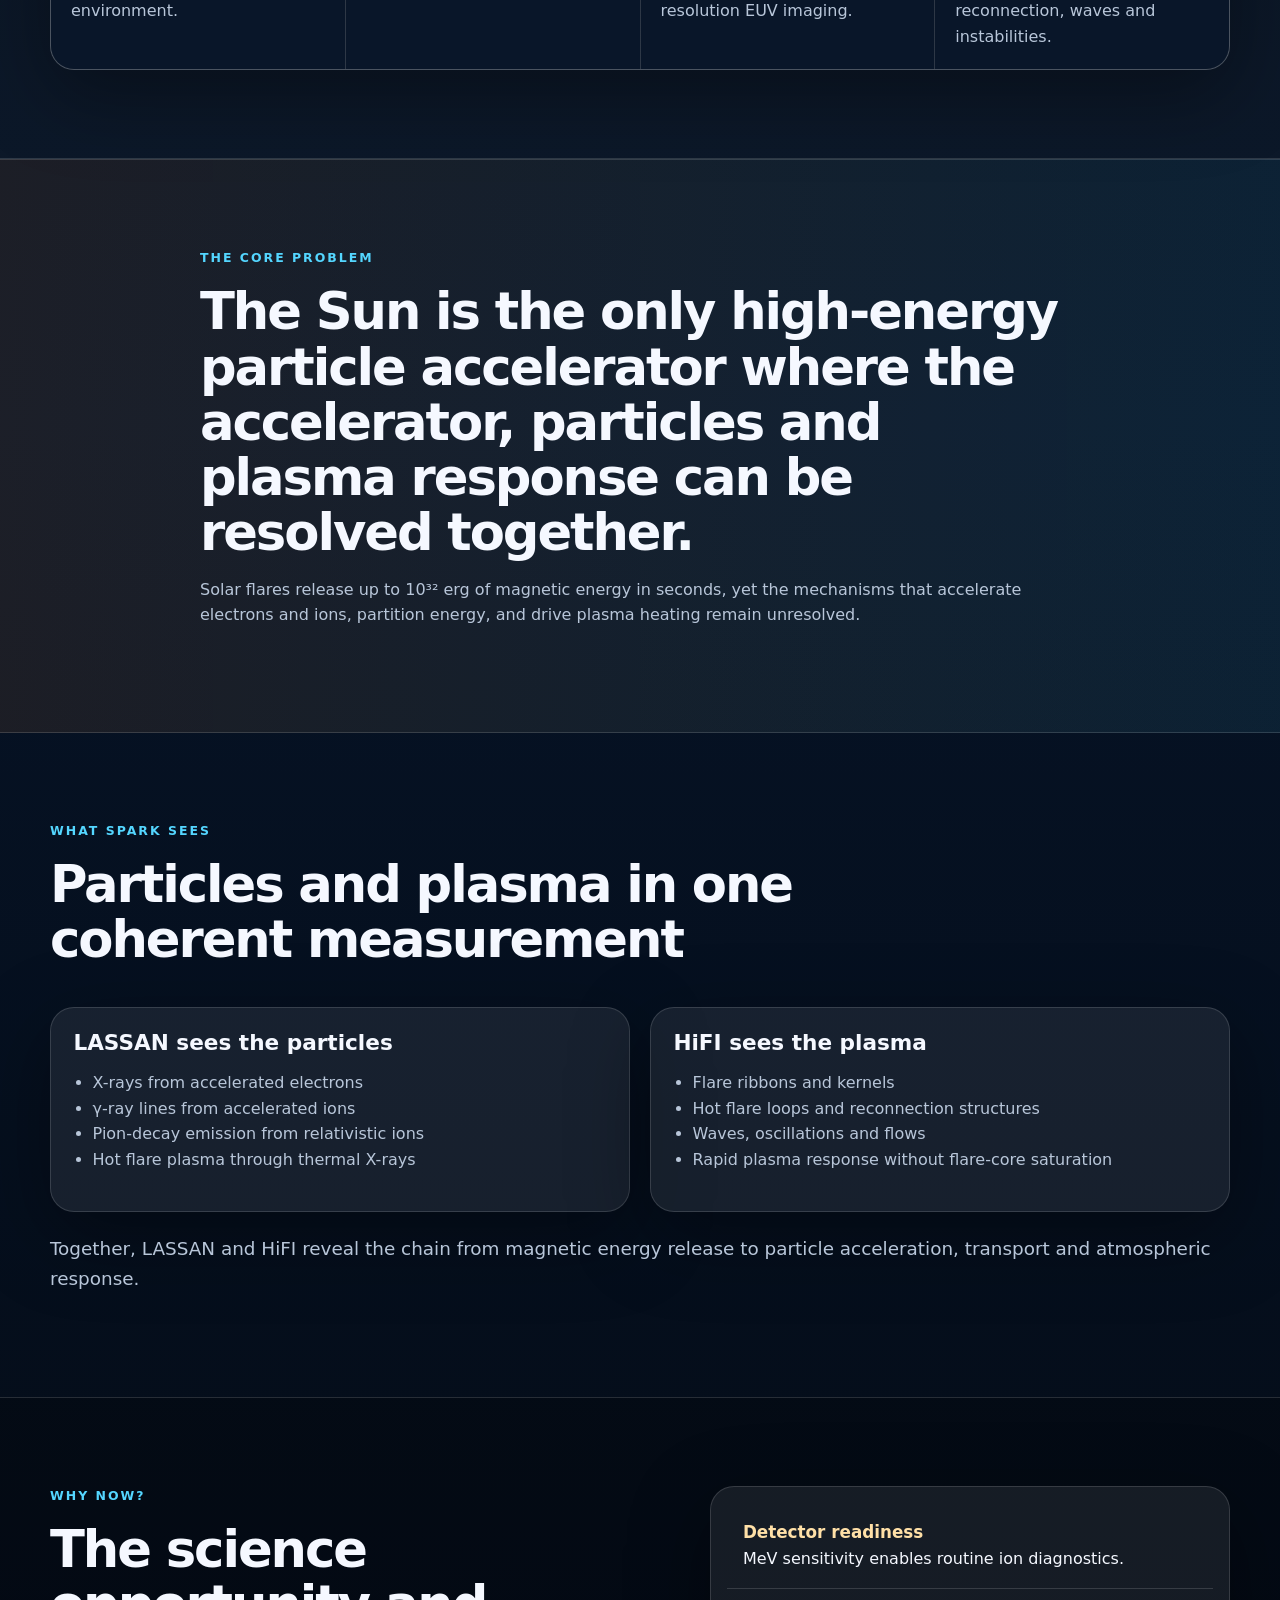
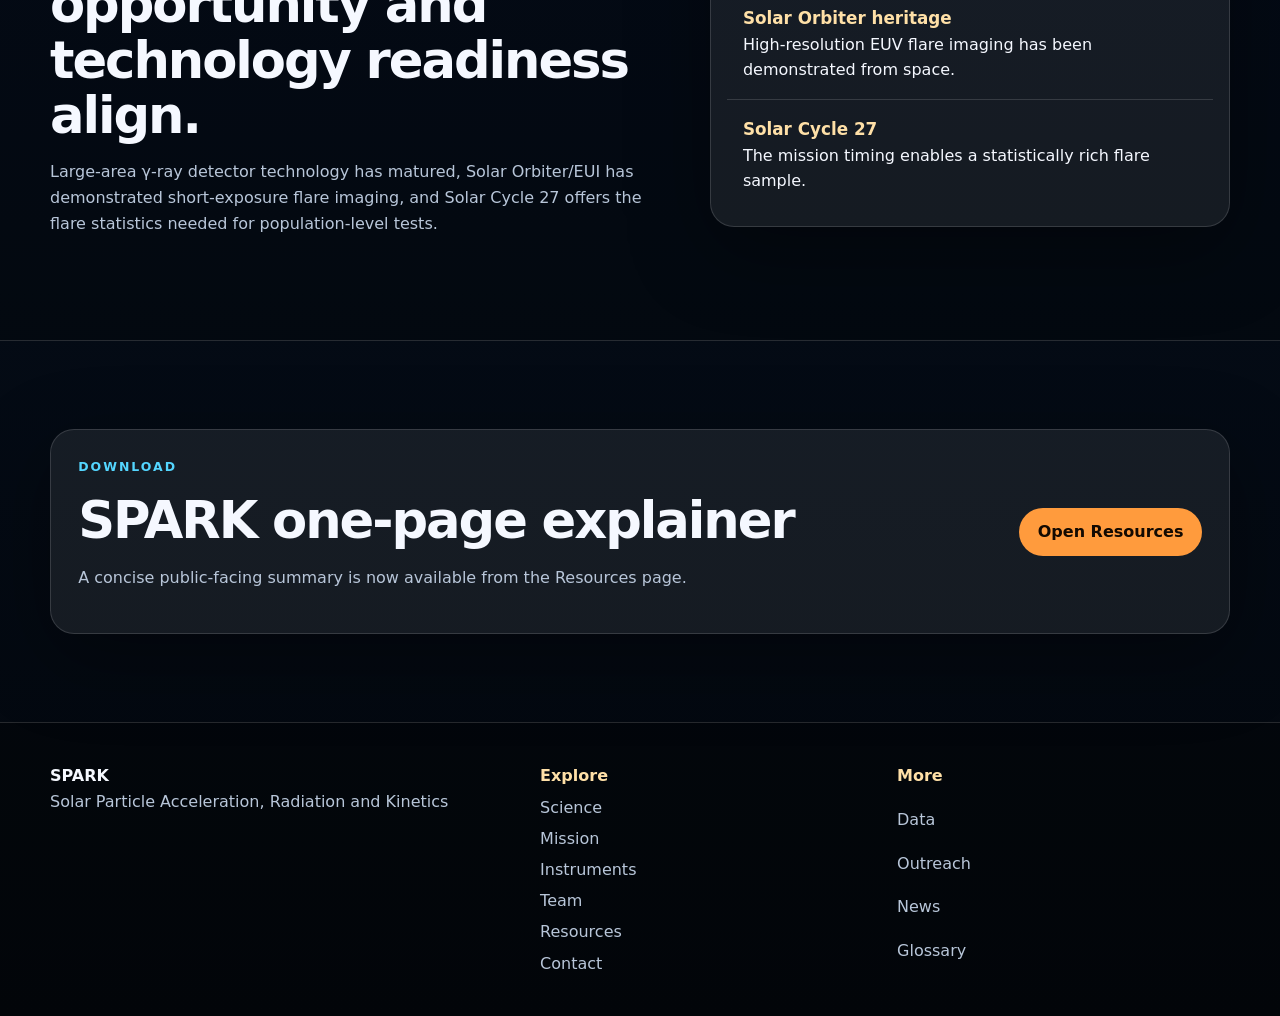
==== commit 7fc0da27: "Add files via upload" ====
--- a/index.html
+++ b/index.html
@@ -12,6 +12,7 @@
   <title>SPARK Mission | Solar Particle Acceleration, Radiation and Kinetics</title>
   <link rel="icon" href="assets/favicon.svg" type="image/svg+xml">
   <link rel="stylesheet" href="styles.css">
+  <link rel="stylesheet" href="v5-additions.css">
 </head>
 <body>
 <a class="skip-link" href="#main">Skip to content</a>
@@ -36,7 +37,7 @@
       <h1>Resolving how solar flares accelerate particles.</h1>
       <p class="lead">SPARK is designed to answer a fundamental question in astrophysics: how magnetised plasmas explosively convert stored energy into accelerated particles and heated plasma.</p>
       <p>By combining γ-ray and X-ray spectroscopy with high-cadence EUV imaging, SPARK will observe electrons, ions and plasma response together at the scales where flare energy release occurs.</p>
-      <div class="button-row"><a class="button primary" href="science.html">Explore the science</a><a class="button secondary" href="instruments.html">View the instruments</a></div>
+      <div class="button-row"><a class="button primary" href="science.html">Explore the science</a><a class="button secondary" href="resources.html">Download resources</a></div>
     </div>
     <aside class="mission-card reveal">
       <h2>SPARK</h2><p>Solar Particle Acceleration, Radiation and Kinetics</p>
@@ -44,25 +45,38 @@
     </aside>
   </div>
 </section>
-<section class="numbers-strip"><div class="container number-grid compact-strip reveal"><div><strong>2</strong><span>instruments</span></div><div><strong>4</strong><span>EUV passbands</span></div><div><strong>0.5 s</strong><span>HiFI cadence</span></div><div><strong>0.28″</strong><span>HiFI resolution</span></div><div><strong>4 keV–&gt;100 MeV</strong><span>LASSAN range</span></div><div><strong>L1</strong><span>baseline orbit</span></div></div></section>
+
+<section class="section mission-glance-section">
+  <div class="container">
+    <div class="section-heading reveal">
+      <p class="section-kicker">Mission at a glance</p>
+      <h2>A compact summary of the SPARK mission concept</h2>
+      <p>SPARK combines high-energy spectroscopy and high-cadence EUV imaging to connect flare-accelerated particles with the plasma response of the solar atmosphere.</p>
+    </div>
+    <div class="glance-grid reveal" aria-label="SPARK mission at a glance">
+      <div><span>Mission name</span><strong>SPARK</strong><p>Solar Particle Acceleration, Radiation and Kinetics</p></div>
+      <div><span>Mission class</span><strong>ESA M-class concept</strong><p>Proposed for the ESA M-class mission opportunity.</p></div>
+      <div><span>Launch epoch</span><strong>2041</strong><p>Planned launch epoch aligned with Solar Cycle 27 science return.</p></div>
+      <div><span>Launch vehicle</span><strong>Ariane 62</strong><p>Baseline launch option for transfer to Sun–Earth L1.</p></div>
+      <div><span>Orbit</span><strong>Sun–Earth L1</strong><p>Near-continuous solar viewing and stable background environment.</p></div>
+      <div><span>Mission duration</span><strong>4 + 3 years</strong><p>Four-year nominal mission with a three-year extension.</p></div>
+      <div><span>Payload</span><strong>LASSAN + HiFI</strong><p>High-energy X-ray/γ-ray spectroscopy plus high-resolution EUV imaging.</p></div>
+      <div><span>Science focus</span><strong>Particles + plasma</strong><p>Electron and ion acceleration, energy transport, reconnection, waves and instabilities.</p></div>
+    </div>
+  </div>
+</section>
+
 <section class="section intro-band"><div class="container narrow reveal"><p class="section-kicker">The core problem</p><h2>The Sun is the only high-energy particle accelerator where the accelerator, particles and plasma response can be resolved together.</h2><p>Solar flares release up to 10³² erg of magnetic energy in seconds, yet the mechanisms that accelerate electrons and ions, partition energy, and drive plasma heating remain unresolved.</p></div></section>
+
 <section class="section"><div class="container"><div class="section-heading reveal"><p class="section-kicker">What SPARK sees</p><h2>Particles and plasma in one coherent measurement</h2></div><div class="cards two see-cards"><article class="card reveal"><h3>LASSAN sees the particles</h3><ul><li>X-rays from accelerated electrons</li><li>γ-ray lines from accelerated ions</li><li>Pion-decay emission from relativistic ions</li><li>Hot flare plasma through thermal X-rays</li></ul></article><article class="card reveal"><h3>HiFI sees the plasma</h3><ul><li>Flare ribbons and kernels</li><li>Hot flare loops and reconnection structures</li><li>Waves, oscillations and flows</li><li>Rapid plasma response without flare-core saturation</li></ul></article></div><p class="section-summary reveal">Together, LASSAN and HiFI reveal the chain from magnetic energy release to particle acceleration, transport and atmospheric response.</p></div></section>
-<section class="section figure-showcase"><div class="container"><div class="section-heading reveal"><p class="section-kicker">Mission figures</p><h2>From concept to observatory</h2></div><div class="figure-grid two"><figure class="site-figure   reveal">
-  <img src="assets/figures/spacecraft-3d-view.jpg" alt="Annotated spacecraft rendering showing HiFI, LASSAN, DPU, STIX, radiator, guidance telescope, antenna and solar panels." loading="lazy">
-  <figcaption>Notional spacecraft configuration showing the accommodation of HiFI, LASSAN and supporting spacecraft systems.<p class="figure-why"><strong>Why this matters:</strong> The figure makes the mission architecture tangible and shows how the high-energy and EUV payload elements fit into a single observatory.</p></figcaption>
-</figure><figure class="site-figure   reveal">
-  <img src="assets/figures/spark-fov.png" alt="Solar disk image labelled field of view of SPARK instruments, with LASSAN and LASSAN/Co-STIX full disk and a smaller HiFI field of view box." loading="lazy">
-  <figcaption>SPARK observing geometry: full-disk high-energy monitoring with targeted high-resolution EUV imaging.<p class="figure-why"><strong>Why this matters:</strong> This illustrates the observing strategy: LASSAN monitors the whole Sun while HiFI focuses on flare-productive active regions.</p></figcaption>
-</figure></div></div></section>
+
 <section class="section dark-panel"><div class="container split"><div class="reveal"><p class="section-kicker">Why now?</p><h2>The science opportunity and technology readiness align.</h2><p>Large-area γ-ray detector technology has matured, Solar Orbiter/EUI has demonstrated short-exposure flare imaging, and Solar Cycle 27 offers the flare statistics needed for population-level tests.</p></div><div class="feature-list reveal"><div><strong>Detector readiness</strong><span>MeV sensitivity enables routine ion diagnostics.</span></div><div><strong>Solar Orbiter heritage</strong><span>High-resolution EUV flare imaging has been demonstrated from space.</span></div><div><strong>Solar Cycle 27</strong><span>The mission timing enables a statistically rich flare sample.</span></div></div></div></section>
-<section class="section cta-section"><div class="container cta-card reveal"><div><p class="section-kicker">Next step</p><h2>Explore the science case</h2><p>See how SPARK turns the central physics problem into three science questions and eight traceable objectives.</p></div><a class="button primary" href="science.html">Go to Science</a></div></section>
+
+<section class="section cta-section"><div class="container cta-card reveal"><div><p class="section-kicker">Download</p><h2>SPARK one-page explainer</h2><p>A concise public-facing summary is now available from the Resources page.</p></div><a class="button primary" href="resources.html">Open Resources</a></div></section>
 </main>
 <footer class="site-footer">
   <div class="container footer-grid">
-    <div>
-      <strong>SPARK</strong>
-      <p>Solar Particle Acceleration, Radiation and Kinetics</p>
-    </div>
+    <div><strong>SPARK</strong><p>Solar Particle Acceleration, Radiation and Kinetics</p></div>
     <div class="footer-col"><span>Explore</span><a href="science.html">Science</a><a href="mission.html">Mission</a><a href="instruments.html">Instruments</a><a href="team.html">Team</a><a href="resources.html">Resources</a><a href="contact.html">Contact</a></div>
     <div class="footer-col"><span>More</span><a href="data.html">Data</a><a href="outreach.html">Outreach</a><a href="news.html">News</a><a href="glossary.html">Glossary</a></div>
   </div>
--- a/v5-additions.css
+++ b/v5-additions.css
@@ -0,0 +1,102 @@
+
+/* SPARK v5 additions: suggestions 1, 2 and 4 */
+.mission-glance-section {
+  background: rgba(255, 255, 255, 0.025);
+  border-block: 1px solid var(--line);
+}
+
+.glance-grid {
+  display: grid;
+  grid-template-columns: repeat(4, minmax(0, 1fr));
+  gap: 1px;
+  background: var(--line);
+  border: 1px solid var(--line);
+  border-radius: var(--radius);
+  overflow: hidden;
+  box-shadow: var(--shadow);
+}
+
+.glance-grid.compact {
+  grid-template-columns: repeat(4, minmax(0, 1fr));
+}
+
+.glance-grid > div {
+  background: rgba(6, 19, 38, 0.9);
+  padding: 1.25rem;
+  min-height: 150px;
+}
+
+.glance-grid span,
+.requirement-label {
+  display: block;
+  color: var(--cyan);
+  text-transform: uppercase;
+  letter-spacing: 0.14em;
+  font-weight: 850;
+  font-size: 0.72rem;
+  margin-bottom: 0.55rem;
+}
+
+.glance-grid strong {
+  display: block;
+  color: var(--gold);
+  font-size: 1.25rem;
+  line-height: 1.15;
+  margin-bottom: 0.45rem;
+}
+
+.glance-grid p {
+  margin: 0;
+}
+
+.resource-panel {
+  background: var(--panel);
+  border: 1px solid var(--line);
+  border-radius: var(--radius);
+  box-shadow: var(--shadow);
+  padding: 1.4rem;
+}
+
+.requirement-grid {
+  display: grid;
+  grid-template-columns: repeat(4, minmax(0, 1fr));
+  gap: 1rem;
+}
+
+.requirement-grid article {
+  background: rgba(255, 255, 255, 0.075);
+  border: 1px solid var(--line);
+  border-radius: var(--radius);
+  box-shadow: var(--shadow);
+  padding: 1.25rem;
+  min-width: 0;
+}
+
+.requirement-grid h3 {
+  color: var(--text);
+  margin-bottom: 0.75rem;
+}
+
+.requirement-grid p {
+  margin-bottom: 0.75rem;
+}
+
+.requirement-grid p:last-child {
+  margin-bottom: 0;
+}
+
+@media (max-width: 1100px) {
+  .glance-grid,
+  .glance-grid.compact,
+  .requirement-grid {
+    grid-template-columns: repeat(2, minmax(0, 1fr));
+  }
+}
+
+@media (max-width: 620px) {
+  .glance-grid,
+  .glance-grid.compact,
+  .requirement-grid {
+    grid-template-columns: 1fr;
+  }
+}
